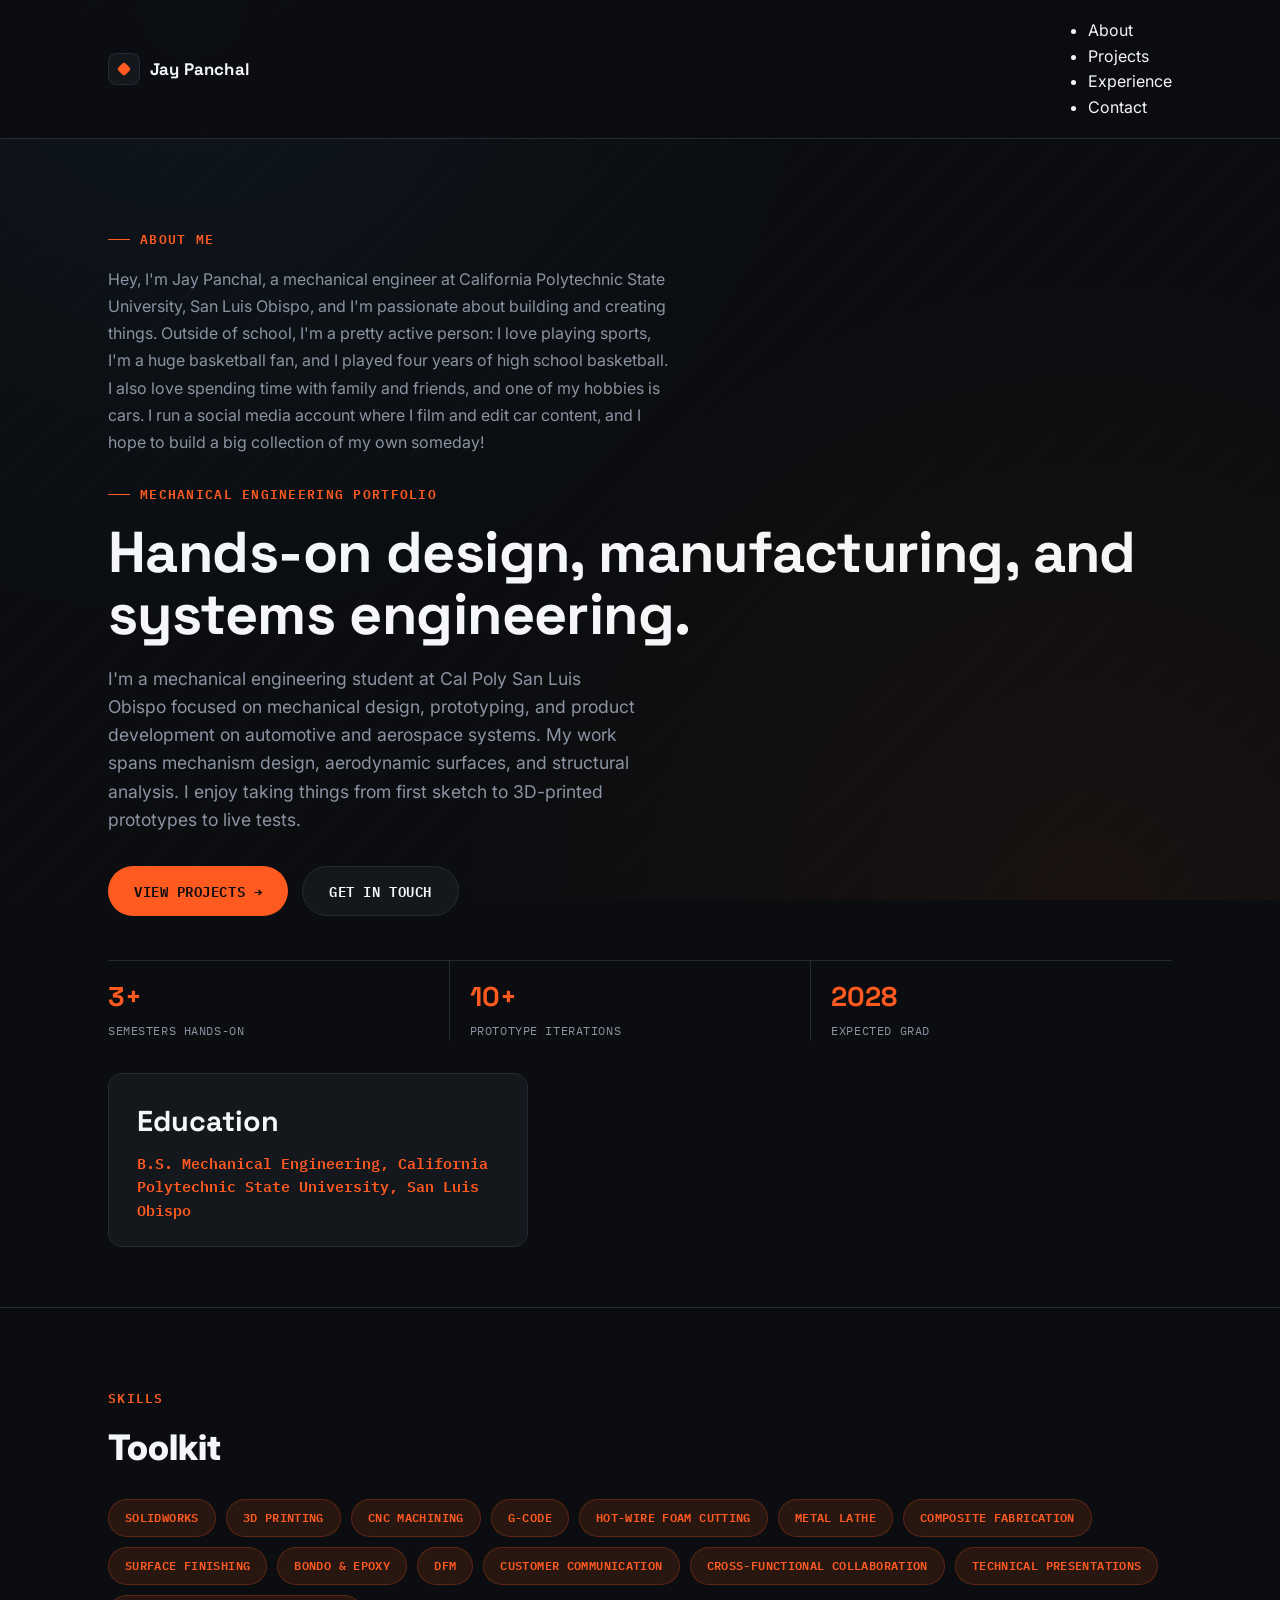
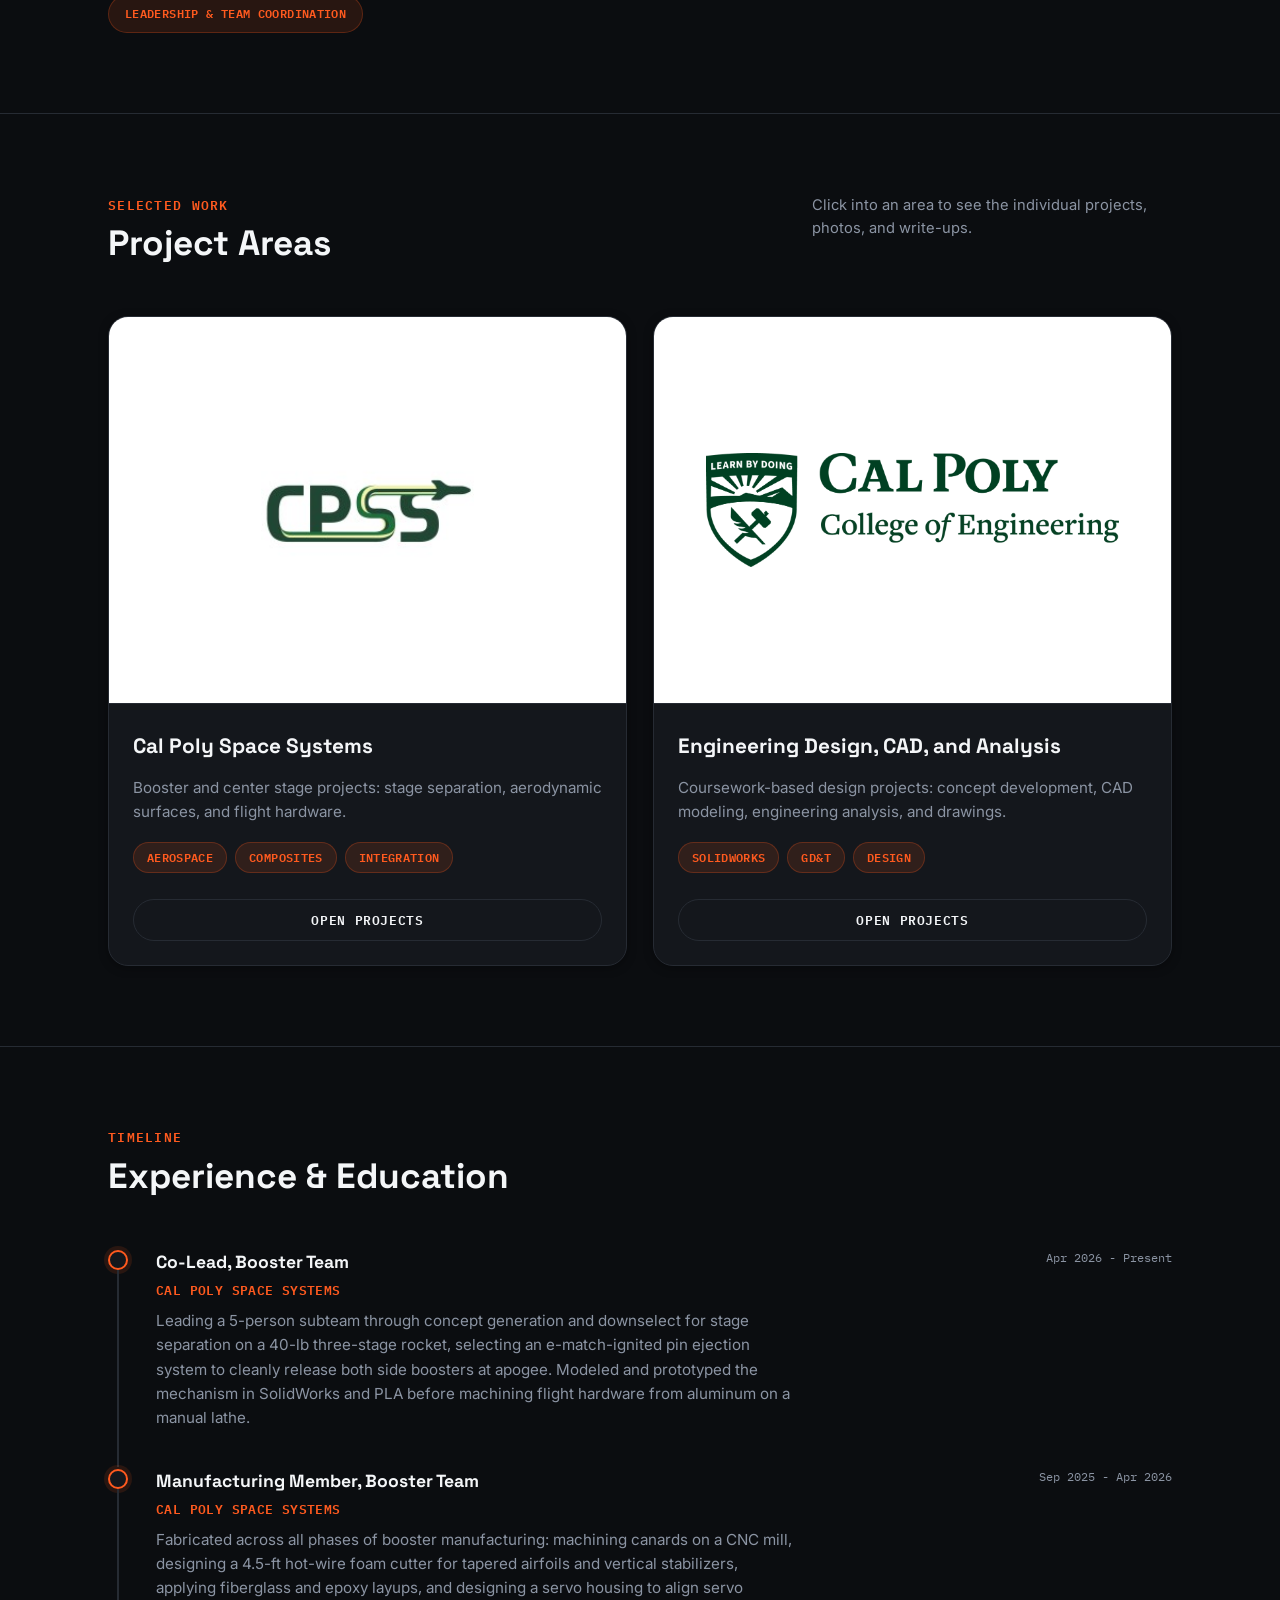
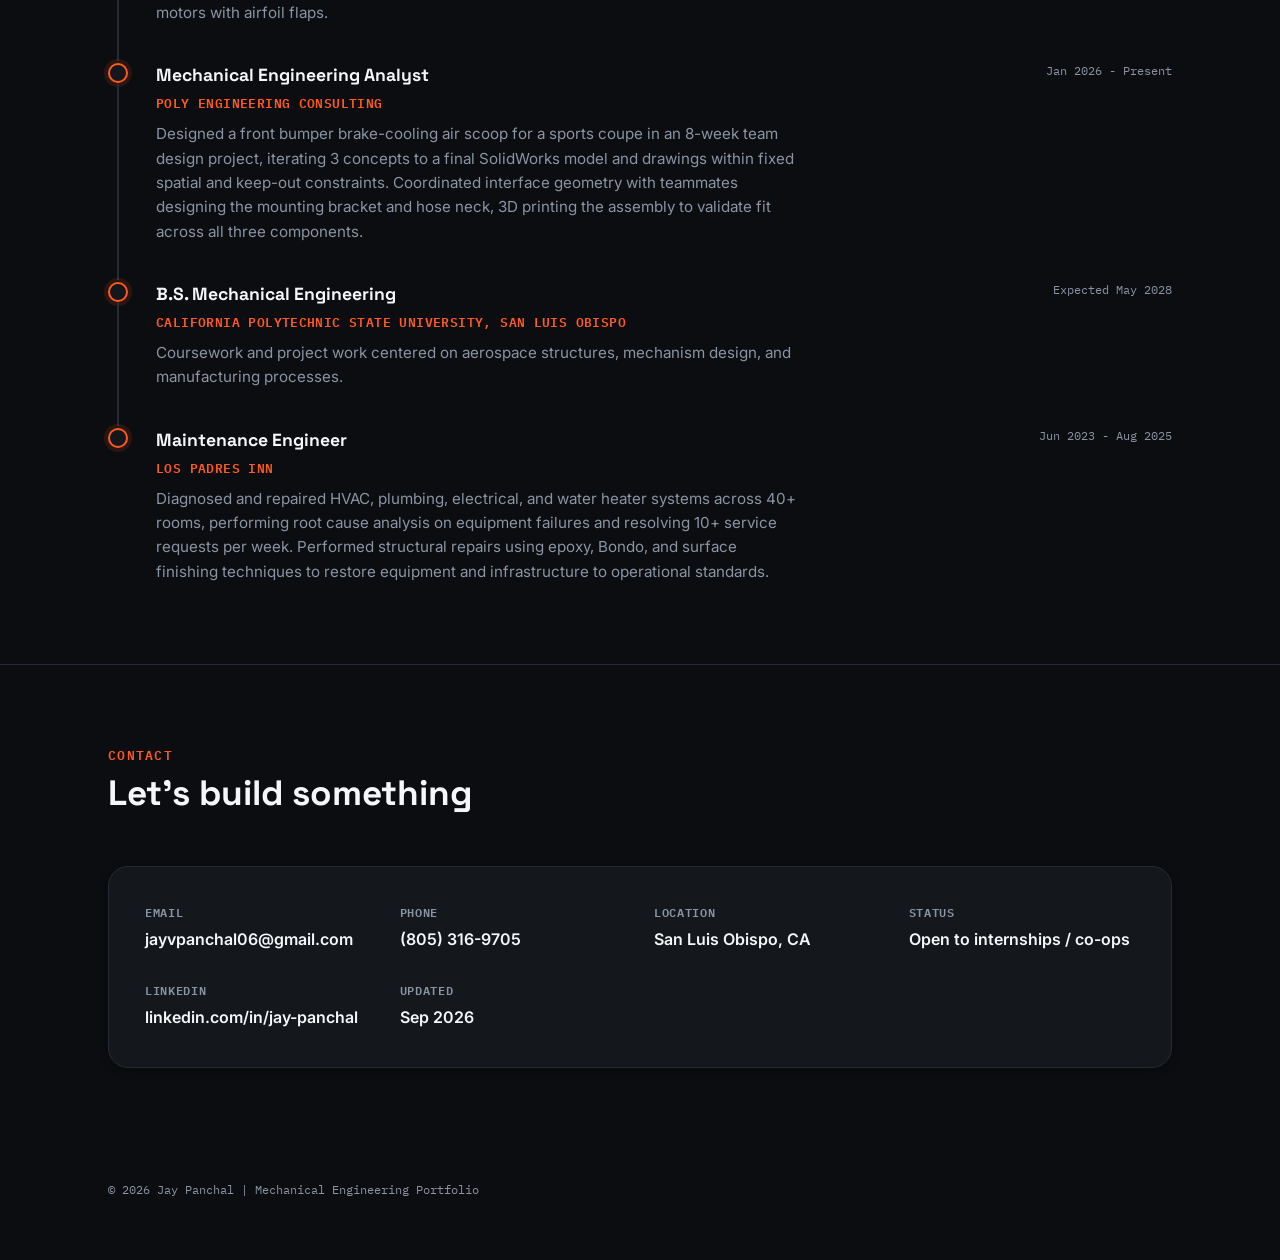
==== index.html @ 1c3b60a6 "Rename index (8).html to index.html" ====
<!DOCTYPE html>
<html lang="en">
<head>
<meta charset="UTF-8">
<meta name="viewport" content="width=device-width, initial-scale=1.0">
<title>Jay Panchal | Mechanical Engineering Portfolio</title>
<link rel="preconnect" href="https://fonts.googleapis.com">
<link href="https://fonts.googleapis.com/css2?family=Inter:wght@400;500;600;700&family=Space+Grotesk:wght@500;600;700&family=IBM+Plex+Mono:wght@400;500;600&display=swap" rel="stylesheet">
<style>
:root{
  --bg: #0B0D10;
  --bg-grid: #14181F;
  --panel: #14171C;
  --panel-hover: #191D24;
  --text: #F4F6F8;
  --text-soft: #8B94A3;
  --border: #262B33;
  --accent: #FF5A1F;
  --accent-2: #3DA9FC;
  --accent-bg: rgba(255,90,31,0.12);
  --accent-glow: rgba(255,90,31,0.25);
  --radius-lg: 20px;
  --radius-md: 14px;
  --radius-sm: 10px;
  --shadow: 0 2px 10px rgba(0,0,0,0.35);
  --shadow-hover: 0 16px 36px -10px rgba(0,0,0,0.55), 0 0 0 1px var(--accent-glow);
  --font: 'Inter', -apple-system, BlinkMacSystemFont, sans-serif;
  --display: 'Space Grotesk', var(--font);
  --mono: 'IBM Plex Mono', monospace;
}

*{ box-sizing:border-box; margin:0; padding:0; }
html{ scroll-behavior:smooth; }
body{
  background:
    repeating-linear-gradient(135deg, rgba(255,255,255,0.015) 0px, rgba(255,255,255,0.015) 1px, transparent 1px, transparent 34px),
    radial-gradient(circle at 15% 0%, rgba(61,169,252,0.06), transparent 45%),
    radial-gradient(circle at 85% 100%, rgba(255,90,31,0.06), transparent 45%),
    var(--bg);
  background-attachment: fixed;
  color: var(--text);
  font-family: var(--font);
  line-height:1.6;
  -webkit-font-smoothing:antialiased;
}
@media (prefers-reduced-motion: reduce){
  *{ animation-duration:0.001ms !important; transition-duration:0.001ms !important; scroll-behavior:auto !important; }
}
a{ color:inherit; text-decoration:none; }
:focus-visible{ outline:2px solid var(--accent); outline-offset:3px; }
.wrap{ max-width:1120px; margin:0 auto; padding:0 28px; }

/* NAV */
header{ position:sticky; top:0; z-index:50; background:rgba(11,13,16,0.82); backdrop-filter:blur(10px); border-bottom:1px solid var(--border); }
.nav{ display:flex; align-items:center; justify-content:space-between; padding:18px 28px; max-width:1120px; margin:0 auto; }
.logo{ display:flex; align-items:center; gap:10px; font-family:var(--display); font-weight:700; font-size:1.05rem; letter-spacing:0.01em; }
.logo .mark{ width:32px; height:32px; border-radius:8px; background:var(--panel); border:1px solid var(--border); display:flex; align-items:center; justify-content:center; position:relative; }
.logo .mark::before{ content:""; width:10px; height:10px; border-radius:2px; background:var(--accent); transform:rotate(45deg); }
nav ul{ list-style:none; display:flex; gap:30px; }
nav ul li a{ font-family:var(--mono); font-size:0.78rem; font-weight:500; text-transform:uppercase; letter-spacing:0.07em; color:var(--text-soft); transition:color .15s; border-bottom:2px solid transparent; padding-bottom:3px; }
nav ul li a:hover{ color:var(--text); border-color:var(--accent); }
.nav-links{ display:flex; align-items:center; }
.menu-btn{ display:none; background:none; color:var(--text); border:1px solid var(--border); border-radius:8px; padding:6px 12px; font-family:var(--mono); font-size:0.78rem; }
@media (max-width:720px){
  .nav-links ul{ display:none; }
  .nav-links.open ul{ display:flex; flex-direction:column; gap:14px; position:absolute; top:64px; right:0; left:0; background:var(--panel); border-bottom:1px solid var(--border); padding:20px 28px; }
  .menu-btn{ display:block; }
}

/* BUTTONS */
.btn{ font-family:var(--mono); font-weight:600; font-size:0.85rem; text-transform:uppercase; letter-spacing:0.04em; padding:13px 26px; border-radius:999px; display:inline-flex; align-items:center; gap:8px; transition:transform .15s ease, box-shadow .15s ease; }
.btn-primary{ background:var(--accent); color:#0B0D10; }
.btn-primary:hover{ transform:translateY(-2px); box-shadow:0 12px 28px -8px var(--accent-glow); }
.btn-secondary{ border:1.5px solid var(--border); background:var(--panel); color:var(--text); }
.btn-secondary:hover{ transform:translateY(-2px); box-shadow:var(--shadow-hover); border-color:var(--accent); }

/* HERO */
.hero{ padding:90px 0 60px; }
.hero-grid{ display:block; }
.eyebrow{ font-family:var(--mono); font-size:0.8rem; font-weight:600; color:var(--accent); text-transform:uppercase; letter-spacing:0.1em; margin-bottom:16px; display:flex; align-items:center; gap:10px; }
.eyebrow::before{ content:""; width:22px; height:1px; background:var(--accent); }
h1{ font-family:var(--display); font-size:clamp(2.4rem,5vw,3.6rem); font-weight:700; line-height:1.08; letter-spacing:-0.01em; margin-bottom:20px; }
.hero p.lede{ color:var(--text-soft); font-size:1.1rem; max-width:48ch; margin-bottom:32px; }
.cta-row{ display:flex; gap:14px; flex-wrap:wrap; margin-bottom:44px; }
.stat-row{ display:flex; gap:0; border-top:1px solid var(--border); }
.stat{ flex:1; padding:14px 20px 0 0; border-left:1px solid var(--border); padding-left:20px; }
.stat:first-child{ border-left:none; padding-left:0; }
.stat .num{ font-family:var(--display); font-size:1.7rem; font-weight:700; color:var(--accent); }
.stat .label{ font-family:var(--mono); font-size:0.72rem; color:var(--text-soft); text-transform:uppercase; letter-spacing:0.05em; margin-top:4px; }
.hero-art{ display:flex; justify-content:center; }
.hero-art .blob{
  width:100%; max-width:380px; aspect-ratio:1; border-radius:24px; background:var(--panel); border:1px solid var(--border);
  display:flex; align-items:center; justify-content:center; box-shadow: var(--shadow), inset 0 0 60px rgba(255,90,31,0.04);
}
.hero-art svg{ width:65%; height:65%; }

/* SECTIONS */
section{ padding:80px 0; border-top:1px solid var(--border); }
.sec-head{ display:flex; align-items:baseline; justify-content:space-between; gap:20px; margin-bottom:44px; flex-wrap:wrap; }
.sec-head h2{ font-family:var(--display); font-size:clamp(1.7rem,3vw,2.2rem); font-weight:700; }
.sec-tag{ font-family:var(--mono); font-size:0.8rem; font-weight:600; color:var(--accent); text-transform:uppercase; letter-spacing:0.1em; }

/* ABOUT */
.about-grid{ display:grid; grid-template-columns:1fr 1fr; gap:56px; }
@media (max-width:860px){ .about-grid{ grid-template-columns:1fr; } }
.about-grid p{ color:var(--text-soft); margin-bottom:16px; max-width:56ch; }
.about-grid p strong{ color:var(--text); font-weight:700; }
.pill-list{ display:flex; flex-wrap:wrap; gap:10px; margin-top:8px; }
.pill{ background:var(--accent-bg); color:var(--accent); font-family:var(--mono); font-weight:600; font-size:0.78rem; text-transform:uppercase; letter-spacing:0.03em; padding:8px 16px; border-radius:999px; border:1px solid rgba(255,90,31,0.25); }

/* PROJECT AREA CARDS */
.area-grid{ display:grid; grid-template-columns:repeat(auto-fit, minmax(280px,1fr)); gap:26px; }
@media (max-width:900px){ .area-grid{ grid-template-columns:1fr; } }
.area-card{
  background:var(--panel); border:1px solid var(--border); border-radius:var(--radius-lg); box-shadow:var(--shadow); overflow:hidden;
  display:flex; flex-direction:column; transition:transform .2s ease, box-shadow .2s ease, border-color .2s ease;
}
.area-card:hover{ transform:translateY(-6px); box-shadow:var(--shadow-hover); border-color:rgba(255,90,31,0.4); }
.area-card .art{ aspect-ratio:4/3; background:var(--bg-grid); display:flex; align-items:center; justify-content:center; overflow:hidden; border-bottom:1px solid var(--border); position:relative; }
.area-card .art::before{
  content:""; position:absolute; inset:0;
  background-image: linear-gradient(rgba(255,255,255,0.04) 1px, transparent 1px), linear-gradient(90deg, rgba(255,255,255,0.04) 1px, transparent 1px);
  background-size: 20px 20px;
}
.area-card .art img{ width:100%; height:100%; object-fit:cover; position:relative; z-index:1; }
.area-card .art svg{ width:45%; height:45%; position:relative; z-index:1; }
.area-card .body{ padding:26px 24px; display:flex; flex-direction:column; gap:12px; flex:1; }
.area-card .body h3{ font-family:var(--display); font-size:1.3rem; font-weight:700; }
.area-card .body p{ color:var(--text-soft); font-size:0.95rem; }
.area-card .tags{ display:flex; flex-wrap:wrap; gap:8px; margin-top:auto; padding-top:6px; }
.area-card .tag{ background:var(--accent-bg); color:var(--accent); font-family:var(--mono); font-weight:600; font-size:0.72rem; text-transform:uppercase; letter-spacing:0.03em; padding:5px 13px; border-radius:999px; border:1px solid rgba(255,90,31,0.25); }
.area-open{
  font-family:var(--mono); font-weight:600; font-size:0.8rem; text-transform:uppercase; letter-spacing:0.05em;
  border:1.5px solid var(--border); border-radius:999px;
  margin:0 24px 24px; padding:10px 18px; text-align:center; transition:background .15s, color .15s, border-color .15s;
}
.area-card:hover .area-open{ background:var(--accent); color:#0B0D10; border-color:var(--accent); }

/* EXPERIENCE */
.timeline{ display:flex; flex-direction:column; gap:0; }
.tl-item{ display:grid; grid-template-columns:28px 1fr; gap:20px; padding-bottom:36px; position:relative; }
.tl-item:last-child{ padding-bottom:0; }
.tl-item::before{ content:""; position:absolute; left:9px; top:22px; bottom:0; width:2px; background:var(--border); }
.tl-item:last-child::before{ display:none; }
.tl-dot{ width:20px; height:20px; border-radius:50%; background:var(--panel); border:2px solid var(--accent); margin-top:2px; box-shadow:0 0 0 4px var(--accent-bg); }
.tl-head{ display:flex; justify-content:space-between; gap:12px; flex-wrap:wrap; margin-bottom:4px; }
.tl-head h3{ font-family:var(--display); font-size:1.1rem; font-weight:700; }
.tl-head .when{ font-family:var(--mono); font-size:0.78rem; color:var(--text-soft); white-space:nowrap; }
.tl-item .org{ font-family:var(--mono); font-size:0.82rem; color:var(--accent); font-weight:600; display:block; margin-bottom:8px; text-transform:uppercase; letter-spacing:0.03em; }
.tl-item p{ color:var(--text-soft); max-width:64ch; font-size:0.95rem; }

/* CONTACT */
.contact-card{ background:var(--panel); border:1px solid var(--border); border-radius:var(--radius-lg); box-shadow:var(--shadow); padding:36px; }
.contact-grid{ display:grid; grid-template-columns:repeat(4,1fr); gap:28px; }
@media (max-width:720px){ .contact-grid{ grid-template-columns:repeat(2,1fr); } }
.contact-cell .k{ font-family:var(--mono); font-size:0.72rem; font-weight:600; color:var(--text-soft); text-transform:uppercase; letter-spacing:0.06em; margin-bottom:6px; }
.contact-cell .v{ font-size:1rem; font-weight:600; }
.contact-cell .v a:hover{ color:var(--accent); }

footer{ padding:32px 0 60px; }
.foot-row{ display:flex; justify-content:space-between; font-family:var(--mono); font-size:0.78rem; color:var(--text-soft); flex-wrap:wrap; gap:8px; }

/* DETAIL PAGES */
.detail-hero{ padding:56px 0 30px; }
.back-link{ font-family:var(--mono); font-weight:600; font-size:0.82rem; text-transform:uppercase; letter-spacing:0.05em; color:var(--text-soft); display:inline-flex; align-items:center; gap:8px; margin-bottom:24px; }
.back-link:hover{ color:var(--accent); }
.detail-hero h1{ font-size:clamp(2.4rem,6vw,3.6rem); margin-bottom:18px; }
.detail-hero p.lede{ max-width:75ch; font-size:1.05rem; }

.subproject{ padding:52px 0; border-top:1px solid var(--border); }
.subproject-grid{ display:grid; grid-template-columns:1fr 2.3fr; gap:44px; align-items:start; }
@media (max-width:860px){ .subproject-grid{ grid-template-columns:1fr; gap:20px; } }
.subproject-label h2{ font-family:var(--display); font-size:1.4rem; font-weight:700; margin-bottom:14px; line-height:1.25; }
.subproject-label .tools{ display:flex; flex-direction:column; gap:8px; }
.subproject-label .tools span{ font-family:var(--mono); font-size:0.8rem; color:var(--text-soft); font-weight:500; padding-left:14px; position:relative; }
.subproject-label .tools span::before{ content:""; position:absolute; left:0; top:7px; width:6px; height:6px; background:var(--accent); border-radius:50%; }
.subproject-content p{ color:var(--text-soft); font-size:1rem; line-height:1.7; margin-bottom:26px; max-width:70ch; }
.media-pair{ display:grid; grid-template-columns:1fr 1fr; gap:18px; }
.media-pair.single{ grid-template-columns:1fr; max-width:560px; }
@media (max-width:600px){ .media-pair{ grid-template-columns:1fr; } }
.media-pair figure{
  border:1px solid var(--border); border-radius:var(--radius-md); overflow:hidden; aspect-ratio:4/3;
  background:var(--panel); box-shadow:var(--shadow); transition:transform .2s ease, box-shadow .2s ease, border-color .2s ease;
}
.media-pair figure:hover{ transform:translateY(-4px); box-shadow:var(--shadow-hover); border-color:rgba(255,90,31,0.4); }
.media-pair img, .media-pair video{ width:100%; height:100%; object-fit:cover; display:block; }
.placeholder-fig{ display:flex; align-items:center; justify-content:center; background:var(--bg-grid); color:var(--text-soft); font-family:var(--mono); font-size:0.8rem; font-weight:600; text-transform:uppercase; letter-spacing:0.05em; }

</style>
</head>
<body>

<header>
  <div class="nav">
    <a href="#top" class="logo"><span class="mark"></span> Jay Panchal</a>
    <div class="nav-links" id="navLinks">
      <ul>
        <li><a href="#about">About</a></li>
        <li><a href="#projects">Projects</a></li>
        <li><a href="#experience">Experience</a></li>
        <li><a href="#contact">Contact</a></li>
      </ul>
    </div>
    <button class="menu-btn" id="menuBtn" aria-label="Toggle menu" aria-expanded="false">MENU</button>
  </div>
</header>

<main id="top">

  <!-- HERO -->
  <section class="hero" style="border-top:none;">
    <div class="wrap hero-grid">
      <div>
        <div class="eyebrow">About Me</div>
        <p style="color:var(--text-soft); font-size:1rem; max-width:56ch; line-height:1.7; margin-bottom:28px;">Hey, I'm Jay Panchal, a mechanical engineer at California Polytechnic State University, San Luis Obispo, and I'm passionate about building and creating things. Outside of school, I'm a pretty active person: I love playing sports, I'm a huge basketball fan, and I played four years of high school basketball. I also love spending time with family and friends, and one of my hobbies is cars. I run a social media account where I film and edit car content, and I hope to build a big collection of my own someday!</p>
        <div class="eyebrow">Mechanical Engineering Portfolio</div>
        <h1>Hands-on design, manufacturing, and systems engineering.</h1>
        <p class="lede">I'm a mechanical engineering student at Cal Poly San Luis Obispo focused on mechanical design, prototyping, and product development on automotive and aerospace systems. My work spans mechanism design, aerodynamic surfaces, and structural analysis. I enjoy taking things from first sketch to 3D-printed prototypes to live tests.</p>
        <div class="cta-row">
          <a href="#projects" class="btn btn-primary">View Projects →</a>
          <a href="#contact" class="btn btn-secondary">Get in Touch</a>
        </div>
        <div class="stat-row">
          <div class="stat"><div class="num">3+</div><div class="label">Semesters Hands-On</div></div>
          <div class="stat"><div class="num">10+</div><div class="label">Prototype Iterations</div></div>
          <div class="stat"><div class="num">2028</div><div class="label">Expected Grad</div></div>
        </div>
        <div style="background:var(--panel); border:1px solid var(--border); border-radius:var(--radius-md); padding:24px 28px; max-width:420px; margin-top:32px;">
          <div style="font-family:var(--display); font-weight:800; font-size:clamp(1.4rem,2.5vw,1.8rem); margin-bottom:8px;">Education</div>
          <div style="color:var(--accent); font-family:var(--mono); font-size:0.92rem; font-weight:600; line-height:1.6;">B.S. Mechanical Engineering, California Polytechnic State University, San Luis Obispo</div>
        </div>
      </div>
    </div>
  </section>

  <!-- ABOUT -->
  <section id="about">
    <div class="wrap">
      <div class="sec-tag">Skills</div>
        <h2 style="margin:10px 0 24px; font-size:clamp(1.7rem,3vw,2.2rem); font-weight:800;">Toolkit</h2>
        <div class="pill-list">
          <span class="pill">SolidWorks</span>
          <span class="pill">3D Printing</span>
          <span class="pill">CNC Machining</span>
          <span class="pill">G-Code</span>
          <span class="pill">Hot-Wire Foam Cutting</span>
          <span class="pill">Metal Lathe</span>
          <span class="pill">Composite Fabrication</span>
          <span class="pill">Surface Finishing</span>
          <span class="pill">Bondo & Epoxy</span>
          <span class="pill">DFM</span>
          <span class="pill">Customer Communication</span>
          <span class="pill">Cross-Functional Collaboration</span>
          <span class="pill">Technical Presentations</span>
          <span class="pill">Leadership & Team Coordination</span>
        </div>
    </div>
  </section>

  <!-- PROJECTS -->
  <section id="projects">
    <div class="wrap">
      <div class="sec-head">
        <div>
          <div class="sec-tag">Selected Work</div>
          <h2>Project Areas</h2>
        </div>
        <p style="color:var(--text-soft); max-width:40ch; font-size:0.92rem;">Click into an area to see the individual projects, photos, and write-ups.</p>
      </div>

      <div class="area-grid">

        <a class="area-card" href="project-pages/cpss.html">
          <div class="art" style="background:#fff;">
            <img src="[data-uri]" alt="Cal Poly Space Systems logo" style="width:55%; height:55%; object-fit:contain; position:relative; z-index:1;">
          </div>
          <div class="body">
            <h3>Cal Poly Space Systems</h3>
            <p>Booster and center stage projects: stage separation, aerodynamic surfaces, and flight hardware.</p>
            <div class="tags"><span class="tag">Aerospace</span><span class="tag">Composites</span><span class="tag">Integration</span></div>
          </div>
          <div class="area-open">Open Projects</div>
        </a>

        <a class="area-card" href="project-pages/coursework.html">
          <div class="art" style="background:#fff;">
            <img src="[data-uri]" alt="Cal Poly College of Engineering logo" style="width:80%; height:auto; object-fit:contain; position:relative; z-index:1;">
          </div>
          <div class="body">
            <h3>Engineering Design, CAD, and Analysis</h3>
            <p>Coursework-based design projects: concept development, CAD modeling, engineering analysis, and drawings.</p>
            <div class="tags"><span class="tag">SolidWorks</span><span class="tag">GD&T</span><span class="tag">Design</span></div>
          </div>
          <div class="area-open">Open Projects</div>
        </a>

      </div>
    </div>
  </section>

  <!-- EXPERIENCE -->
  <section id="experience">
    <div class="wrap">
      <div class="sec-head">
        <div>
          <div class="sec-tag">Timeline</div>
          <h2>Experience & Education</h2>
        </div>
      </div>
      <div class="timeline">
        <div class="tl-item">
          <div class="tl-dot"></div>
          <div>
            <div class="tl-head"><h3>Co-Lead, Booster Team</h3><span class="when">Apr 2026 - Present</span></div>
            <span class="org">Cal Poly Space Systems</span>
            <p>Leading a 5-person subteam through concept generation and downselect for stage separation on a 40-lb three-stage rocket, selecting an e-match-ignited pin ejection system to cleanly release both side boosters at apogee. Modeled and prototyped the mechanism in SolidWorks and PLA before machining flight hardware from aluminum on a manual lathe.</p>
          </div>
        </div>
        <div class="tl-item">
          <div class="tl-dot"></div>
          <div>
            <div class="tl-head"><h3>Manufacturing Member, Booster Team</h3><span class="when">Sep 2025 - Apr 2026</span></div>
            <span class="org">Cal Poly Space Systems</span>
            <p>Fabricated across all phases of booster manufacturing: machining canards on a CNC mill, designing a 4.5-ft hot-wire foam cutter for tapered airfoils and vertical stabilizers, applying fiberglass and epoxy layups, and designing a servo housing to align servo motors with airfoil flaps.</p>
          </div>
        </div>
        <div class="tl-item">
          <div class="tl-dot"></div>
          <div>
            <div class="tl-head"><h3>Mechanical Engineering Analyst</h3><span class="when">Jan 2026 - Present</span></div>
            <span class="org">Poly Engineering Consulting</span>
            <p>Designed a front bumper brake-cooling air scoop for a sports coupe in an 8-week team design project, iterating 3 concepts to a final SolidWorks model and drawings within fixed spatial and keep-out constraints. Coordinated interface geometry with teammates designing the mounting bracket and hose neck, 3D printing the assembly to validate fit across all three components.</p>
          </div>
        </div>
        <div class="tl-item">
          <div class="tl-dot"></div>
          <div>
            <div class="tl-head"><h3>B.S. Mechanical Engineering</h3><span class="when">Expected May 2028</span></div>
            <span class="org">California Polytechnic State University, San Luis Obispo</span>
            <p>Coursework and project work centered on aerospace structures, mechanism design, and manufacturing processes.</p>
          </div>
        </div>
        <div class="tl-item">
          <div class="tl-dot"></div>
          <div>
            <div class="tl-head"><h3>Maintenance Engineer</h3><span class="when">Jun 2023 - Aug 2025</span></div>
            <span class="org">Los Padres Inn</span>
            <p>Diagnosed and repaired HVAC, plumbing, electrical, and water heater systems across 40+ rooms, performing root cause analysis on equipment failures and resolving 10+ service requests per week. Performed structural repairs using epoxy, Bondo, and surface finishing techniques to restore equipment and infrastructure to operational standards.</p>
          </div>
        </div>
      </div>
    </div>
  </section>

  <!-- CONTACT -->
  <section id="contact">
    <div class="wrap">
      <div class="sec-head">
        <div>
          <div class="sec-tag">Contact</div>
          <h2>Let's build something</h2>
        </div>
      </div>
      <div class="contact-card">
        <div class="contact-grid">
          <div class="contact-cell"><div class="k">Email</div><div class="v"><a href="mailto:jayvpanchal06@gmail.com">jayvpanchal06@gmail.com</a></div></div>
          <div class="contact-cell"><div class="k">Phone</div><div class="v"><a href="tel:+18053169705">(805) 316-9705</a></div></div>
          <div class="contact-cell"><div class="k">Location</div><div class="v">San Luis Obispo, CA</div></div>
          <div class="contact-cell"><div class="k">Status</div><div class="v">Open to internships / co-ops</div></div>
          <div class="contact-cell"><div class="k">LinkedIn</div><div class="v"><a href="https://www.linkedin.com/in/jay-panchal-270b5b32a/" target="_blank" rel="noopener">linkedin.com/in/jay-panchal</a></div></div>
          <div class="contact-cell"><div class="k">Updated</div><div class="v">Sep 2026</div></div>
        </div>
      </div>
    </div>
  </section>

</main>

<footer>
  <div class="wrap foot-row">
    <span>© 2026 Jay Panchal | Mechanical Engineering Portfolio</span>
  </div>
</footer>

<script>
  const menuBtn = document.getElementById('menuBtn');
  const navLinks = document.getElementById('navLinks');
  menuBtn.addEventListener('click', () => {
    const open = navLinks.classList.toggle('open');
    menuBtn.setAttribute('aria-expanded', open);
  });
  navLinks.querySelectorAll('a').forEach(a => a.addEventListener('click', () => {
    navLinks.classList.remove('open');
    menuBtn.setAttribute('aria-expanded', false);
  }));
</script>

</body>
</html>
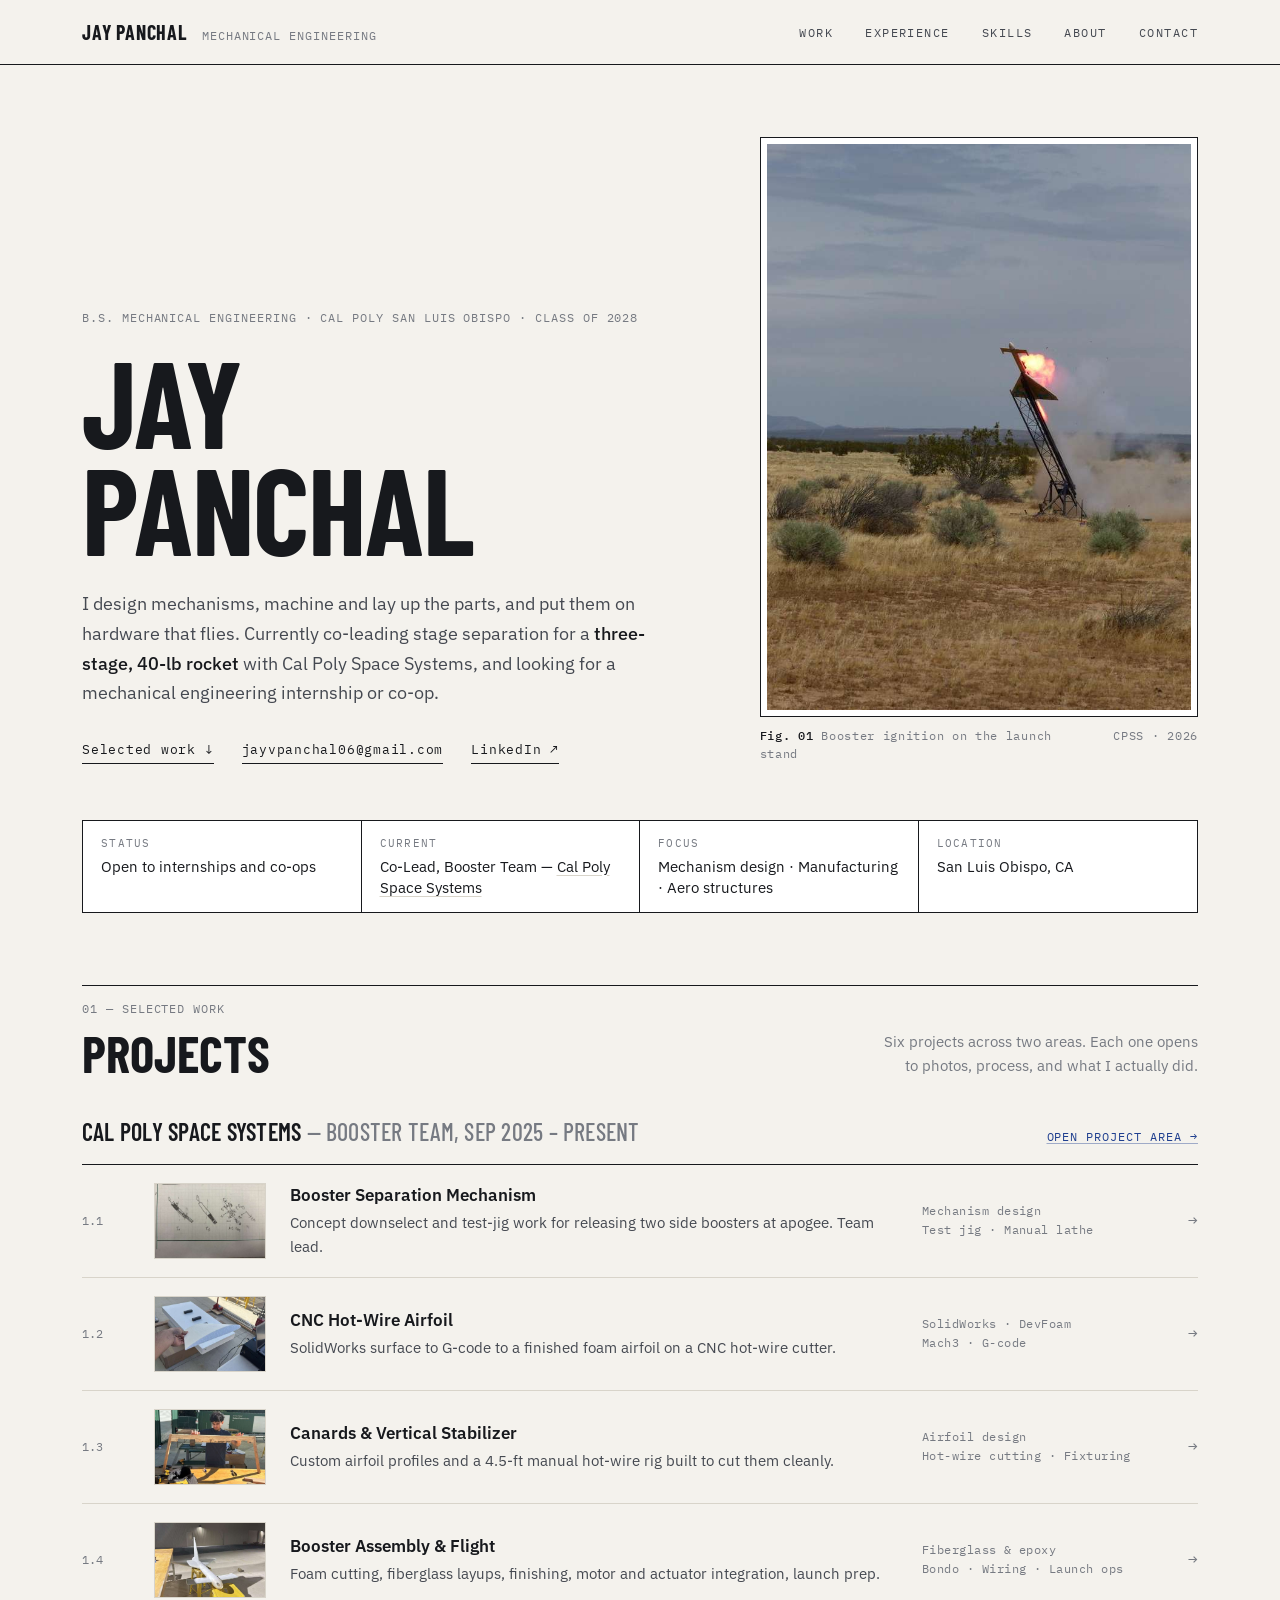
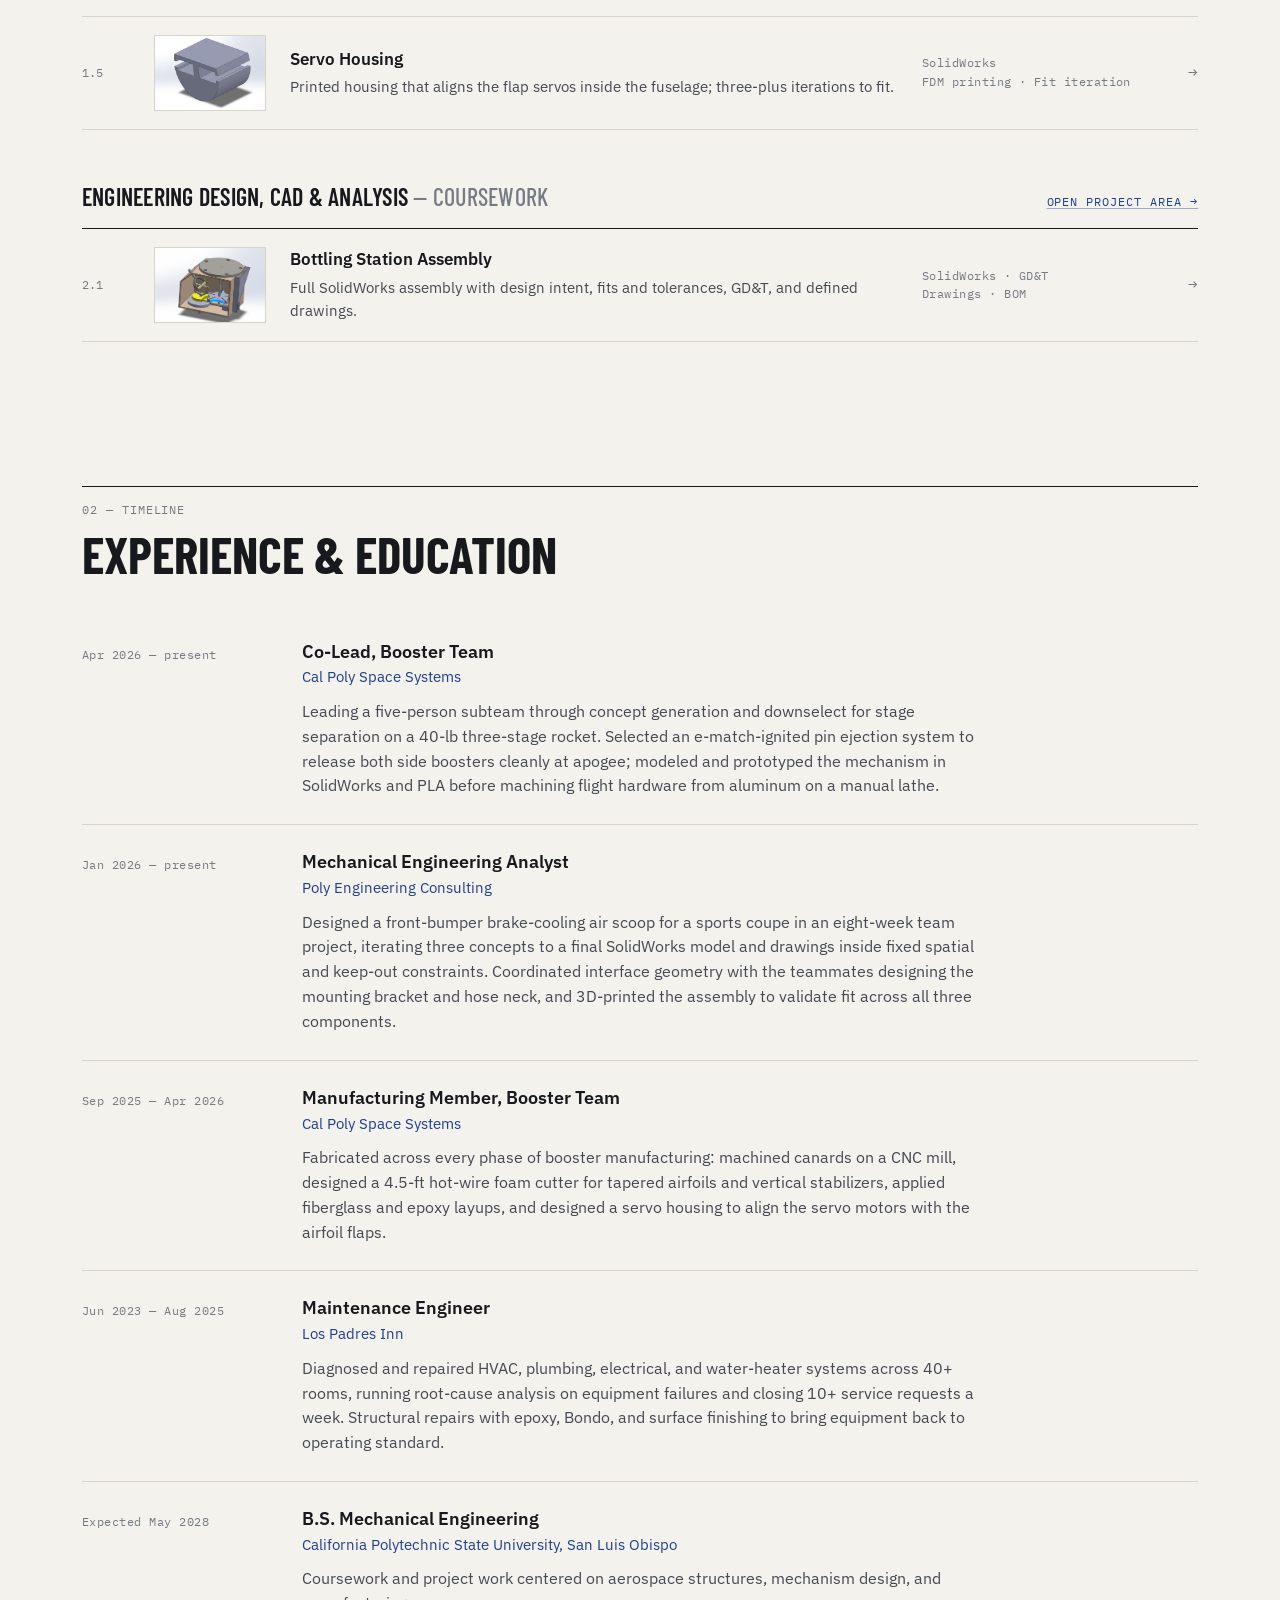
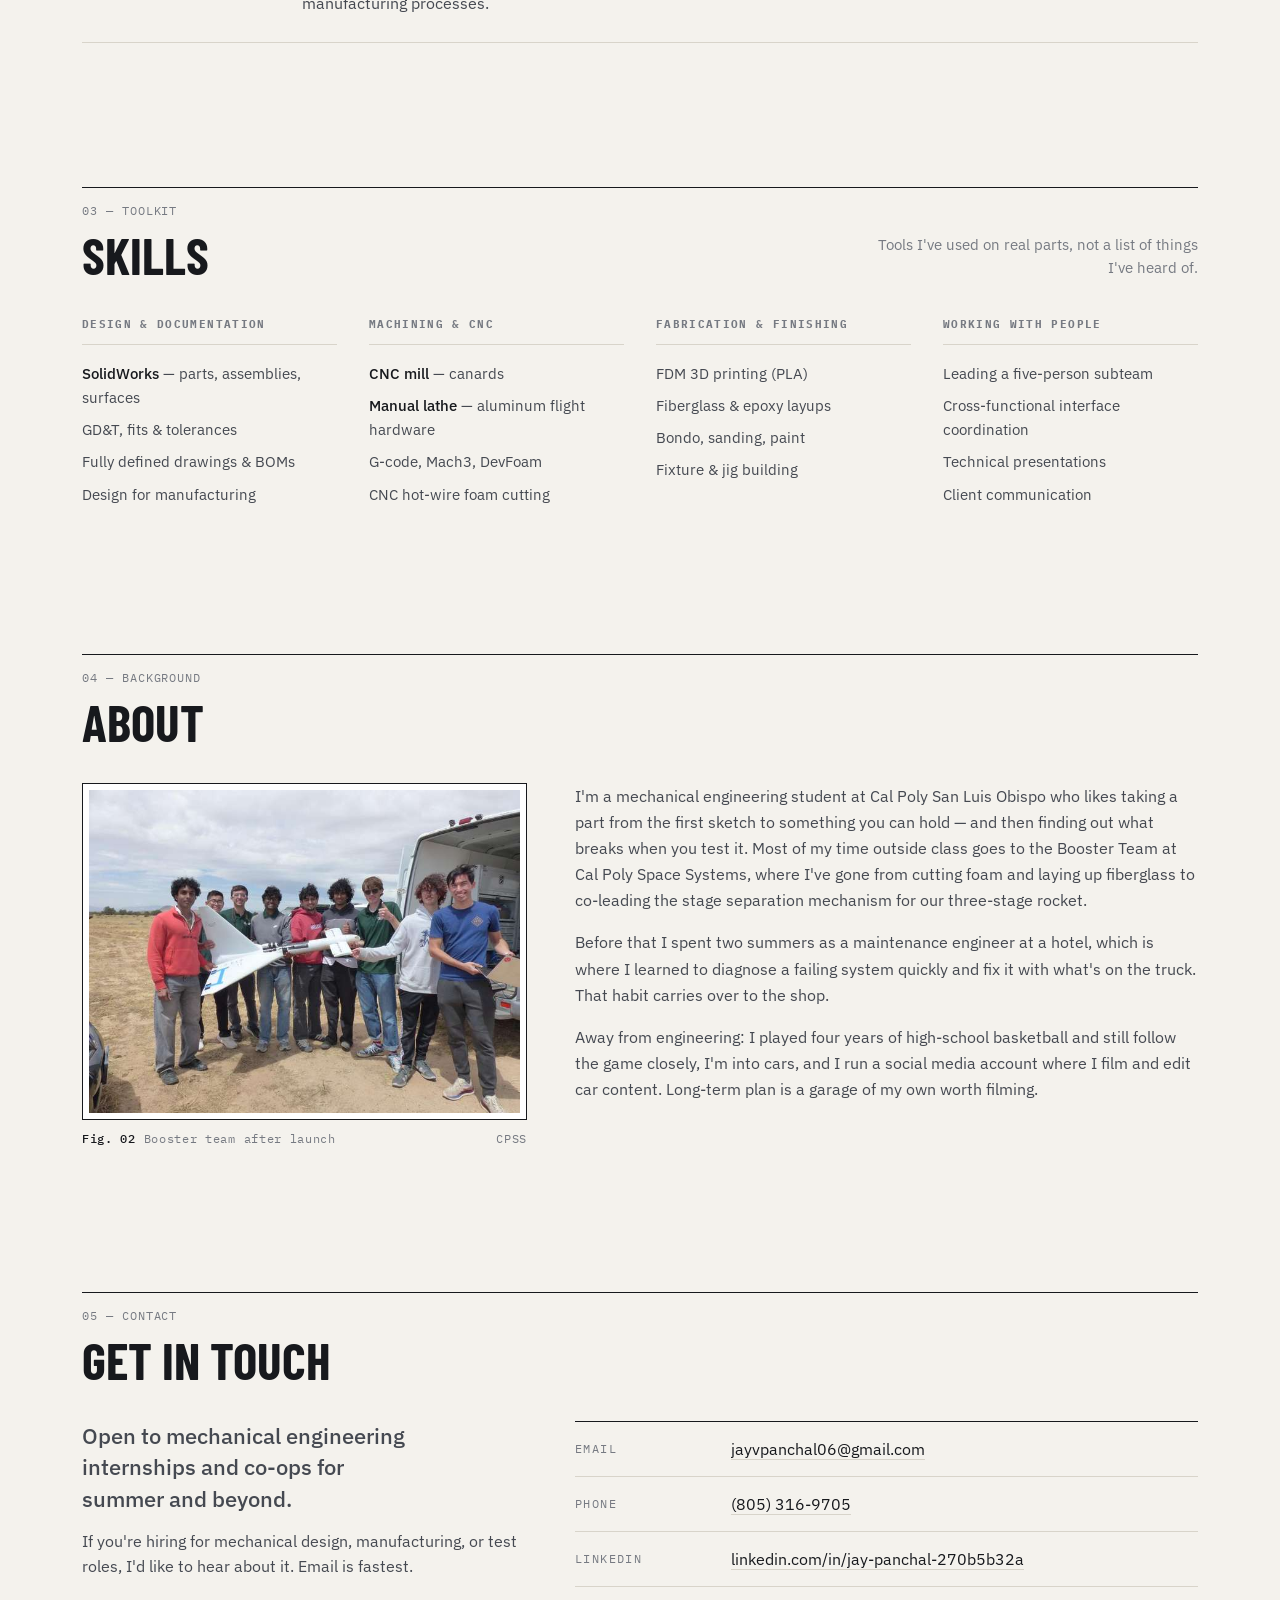
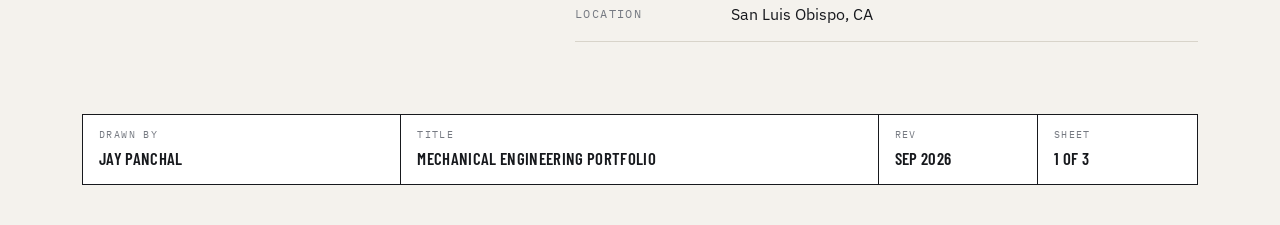
==== commit 1e4119cd: "Redesign portfolio: light drafting-sheet layout, shared stylesheet, external images Replace the dark" ====
--- a/index.html
+++ b/index.html
@@ -3,397 +3,303 @@
 <head>
 <meta charset="UTF-8">
 <meta name="viewport" content="width=device-width, initial-scale=1.0">
-<title>Jay Panchal | Mechanical Engineering Portfolio</title>
+<title>Jay Panchal — Mechanical Engineering Portfolio</title>
+<meta name="description" content="Jay Panchal is a mechanical engineering student at Cal Poly San Luis Obispo (Class of 2028) working on mechanism design, manufacturing, and flight hardware with Cal Poly Space Systems.">
+<meta property="og:title" content="Jay Panchal — Mechanical Engineering Portfolio">
+<meta property="og:description" content="Mechanism design, manufacturing, and flight hardware. Cal Poly San Luis Obispo, Class of 2028.">
+<meta property="og:type" content="website">
+<meta property="og:image" content="images/booster-igniting-on-the-launch-stand.jpg">
+<link rel="icon" href="data:image/svg+xml,%3Csvg xmlns='http://www.w3.org/2000/svg' viewBox='0 0 32 32'%3E%3Ccircle cx='16' cy='16' r='11' fill='none' stroke='%231F3F8F' stroke-width='2.5'/%3E%3Cpath d='M16 2v28M2 16h28' stroke='%231F3F8F' stroke-width='2.5'/%3E%3Cpath d='M16 5A11 11 0 0 1 27 16H16z' fill='%231F3F8F'/%3E%3Cpath d='M16 27A11 11 0 0 1 5 16h11z' fill='%231F3F8F'/%3E%3C/svg%3E">
 <link rel="preconnect" href="https://fonts.googleapis.com">
-<link href="https://fonts.googleapis.com/css2?family=Inter:wght@400;500;600;700&family=Space+Grotesk:wght@500;600;700&family=IBM+Plex+Mono:wght@400;500;600&display=swap" rel="stylesheet">
-<style>
-:root{
-  --bg: #0B0D10;
-  --bg-grid: #14181F;
-  --panel: #14171C;
-  --panel-hover: #191D24;
-  --text: #F4F6F8;
-  --text-soft: #8B94A3;
-  --border: #262B33;
-  --accent: #FF5A1F;
-  --accent-2: #3DA9FC;
-  --accent-bg: rgba(255,90,31,0.12);
-  --accent-glow: rgba(255,90,31,0.25);
-  --radius-lg: 20px;
-  --radius-md: 14px;
-  --radius-sm: 10px;
-  --shadow: 0 2px 10px rgba(0,0,0,0.35);
-  --shadow-hover: 0 16px 36px -10px rgba(0,0,0,0.55), 0 0 0 1px var(--accent-glow);
-  --font: 'Inter', -apple-system, BlinkMacSystemFont, sans-serif;
-  --display: 'Space Grotesk', var(--font);
-  --mono: 'IBM Plex Mono', monospace;
-}
-
-*{ box-sizing:border-box; margin:0; padding:0; }
-html{ scroll-behavior:smooth; }
-body{
-  background:
-    repeating-linear-gradient(135deg, rgba(255,255,255,0.015) 0px, rgba(255,255,255,0.015) 1px, transparent 1px, transparent 34px),
-    radial-gradient(circle at 15% 0%, rgba(61,169,252,0.06), transparent 45%),
-    radial-gradient(circle at 85% 100%, rgba(255,90,31,0.06), transparent 45%),
-    var(--bg);
-  background-attachment: fixed;
-  color: var(--text);
-  font-family: var(--font);
-  line-height:1.6;
-  -webkit-font-smoothing:antialiased;
-}
-@media (prefers-reduced-motion: reduce){
-  *{ animation-duration:0.001ms !important; transition-duration:0.001ms !important; scroll-behavior:auto !important; }
-}
-a{ color:inherit; text-decoration:none; }
-:focus-visible{ outline:2px solid var(--accent); outline-offset:3px; }
-.wrap{ max-width:1120px; margin:0 auto; padding:0 28px; }
-
-/* NAV */
-header{ position:sticky; top:0; z-index:50; background:rgba(11,13,16,0.82); backdrop-filter:blur(10px); border-bottom:1px solid var(--border); }
-.nav{ display:flex; align-items:center; justify-content:space-between; padding:18px 28px; max-width:1120px; margin:0 auto; }
-.logo{ display:flex; align-items:center; gap:10px; font-family:var(--display); font-weight:700; font-size:1.05rem; letter-spacing:0.01em; }
-.logo .mark{ width:32px; height:32px; border-radius:8px; background:var(--panel); border:1px solid var(--border); display:flex; align-items:center; justify-content:center; position:relative; }
-.logo .mark::before{ content:""; width:10px; height:10px; border-radius:2px; background:var(--accent); transform:rotate(45deg); }
-nav ul{ list-style:none; display:flex; gap:30px; }
-nav ul li a{ font-family:var(--mono); font-size:0.78rem; font-weight:500; text-transform:uppercase; letter-spacing:0.07em; color:var(--text-soft); transition:color .15s; border-bottom:2px solid transparent; padding-bottom:3px; }
-nav ul li a:hover{ color:var(--text); border-color:var(--accent); }
-.nav-links{ display:flex; align-items:center; }
-.menu-btn{ display:none; background:none; color:var(--text); border:1px solid var(--border); border-radius:8px; padding:6px 12px; font-family:var(--mono); font-size:0.78rem; }
-@media (max-width:720px){
-  .nav-links ul{ display:none; }
-  .nav-links.open ul{ display:flex; flex-direction:column; gap:14px; position:absolute; top:64px; right:0; left:0; background:var(--panel); border-bottom:1px solid var(--border); padding:20px 28px; }
-  .menu-btn{ display:block; }
-}
-
-/* BUTTONS */
-.btn{ font-family:var(--mono); font-weight:600; font-size:0.85rem; text-transform:uppercase; letter-spacing:0.04em; padding:13px 26px; border-radius:999px; display:inline-flex; align-items:center; gap:8px; transition:transform .15s ease, box-shadow .15s ease; }
-.btn-primary{ background:var(--accent); color:#0B0D10; }
-.btn-primary:hover{ transform:translateY(-2px); box-shadow:0 12px 28px -8px var(--accent-glow); }
-.btn-secondary{ border:1.5px solid var(--border); background:var(--panel); color:var(--text); }
-.btn-secondary:hover{ transform:translateY(-2px); box-shadow:var(--shadow-hover); border-color:var(--accent); }
-
-/* HERO */
-.hero{ padding:90px 0 60px; }
-.hero-grid{ display:block; }
-.eyebrow{ font-family:var(--mono); font-size:0.8rem; font-weight:600; color:var(--accent); text-transform:uppercase; letter-spacing:0.1em; margin-bottom:16px; display:flex; align-items:center; gap:10px; }
-.eyebrow::before{ content:""; width:22px; height:1px; background:var(--accent); }
-h1{ font-family:var(--display); font-size:clamp(2.4rem,5vw,3.6rem); font-weight:700; line-height:1.08; letter-spacing:-0.01em; margin-bottom:20px; }
-.hero p.lede{ color:var(--text-soft); font-size:1.1rem; max-width:48ch; margin-bottom:32px; }
-.cta-row{ display:flex; gap:14px; flex-wrap:wrap; margin-bottom:44px; }
-.stat-row{ display:flex; gap:0; border-top:1px solid var(--border); }
-.stat{ flex:1; padding:14px 20px 0 0; border-left:1px solid var(--border); padding-left:20px; }
-.stat:first-child{ border-left:none; padding-left:0; }
-.stat .num{ font-family:var(--display); font-size:1.7rem; font-weight:700; color:var(--accent); }
-.stat .label{ font-family:var(--mono); font-size:0.72rem; color:var(--text-soft); text-transform:uppercase; letter-spacing:0.05em; margin-top:4px; }
-.hero-art{ display:flex; justify-content:center; }
-.hero-art .blob{
-  width:100%; max-width:380px; aspect-ratio:1; border-radius:24px; background:var(--panel); border:1px solid var(--border);
-  display:flex; align-items:center; justify-content:center; box-shadow: var(--shadow), inset 0 0 60px rgba(255,90,31,0.04);
-}
-.hero-art svg{ width:65%; height:65%; }
-
-/* SECTIONS */
-section{ padding:80px 0; border-top:1px solid var(--border); }
-.sec-head{ display:flex; align-items:baseline; justify-content:space-between; gap:20px; margin-bottom:44px; flex-wrap:wrap; }
-.sec-head h2{ font-family:var(--display); font-size:clamp(1.7rem,3vw,2.2rem); font-weight:700; }
-.sec-tag{ font-family:var(--mono); font-size:0.8rem; font-weight:600; color:var(--accent); text-transform:uppercase; letter-spacing:0.1em; }
-
-/* ABOUT */
-.about-grid{ display:grid; grid-template-columns:1fr 1fr; gap:56px; }
-@media (max-width:860px){ .about-grid{ grid-template-columns:1fr; } }
-.about-grid p{ color:var(--text-soft); margin-bottom:16px; max-width:56ch; }
-.about-grid p strong{ color:var(--text); font-weight:700; }
-.pill-list{ display:flex; flex-wrap:wrap; gap:10px; margin-top:8px; }
-.pill{ background:var(--accent-bg); color:var(--accent); font-family:var(--mono); font-weight:600; font-size:0.78rem; text-transform:uppercase; letter-spacing:0.03em; padding:8px 16px; border-radius:999px; border:1px solid rgba(255,90,31,0.25); }
-
-/* PROJECT AREA CARDS */
-.area-grid{ display:grid; grid-template-columns:repeat(auto-fit, minmax(280px,1fr)); gap:26px; }
-@media (max-width:900px){ .area-grid{ grid-template-columns:1fr; } }
-.area-card{
-  background:var(--panel); border:1px solid var(--border); border-radius:var(--radius-lg); box-shadow:var(--shadow); overflow:hidden;
-  display:flex; flex-direction:column; transition:transform .2s ease, box-shadow .2s ease, border-color .2s ease;
-}
-.area-card:hover{ transform:translateY(-6px); box-shadow:var(--shadow-hover); border-color:rgba(255,90,31,0.4); }
-.area-card .art{ aspect-ratio:4/3; background:var(--bg-grid); display:flex; align-items:center; justify-content:center; overflow:hidden; border-bottom:1px solid var(--border); position:relative; }
-.area-card .art::before{
-  content:""; position:absolute; inset:0;
-  background-image: linear-gradient(rgba(255,255,255,0.04) 1px, transparent 1px), linear-gradient(90deg, rgba(255,255,255,0.04) 1px, transparent 1px);
-  background-size: 20px 20px;
-}
-.area-card .art img{ width:100%; height:100%; object-fit:cover; position:relative; z-index:1; }
-.area-card .art svg{ width:45%; height:45%; position:relative; z-index:1; }
-.area-card .body{ padding:26px 24px; display:flex; flex-direction:column; gap:12px; flex:1; }
-.area-card .body h3{ font-family:var(--display); font-size:1.3rem; font-weight:700; }
-.area-card .body p{ color:var(--text-soft); font-size:0.95rem; }
-.area-card .tags{ display:flex; flex-wrap:wrap; gap:8px; margin-top:auto; padding-top:6px; }
-.area-card .tag{ background:var(--accent-bg); color:var(--accent); font-family:var(--mono); font-weight:600; font-size:0.72rem; text-transform:uppercase; letter-spacing:0.03em; padding:5px 13px; border-radius:999px; border:1px solid rgba(255,90,31,0.25); }
-.area-open{
-  font-family:var(--mono); font-weight:600; font-size:0.8rem; text-transform:uppercase; letter-spacing:0.05em;
-  border:1.5px solid var(--border); border-radius:999px;
-  margin:0 24px 24px; padding:10px 18px; text-align:center; transition:background .15s, color .15s, border-color .15s;
-}
-.area-card:hover .area-open{ background:var(--accent); color:#0B0D10; border-color:var(--accent); }
-
-/* EXPERIENCE */
-.timeline{ display:flex; flex-direction:column; gap:0; }
-.tl-item{ display:grid; grid-template-columns:28px 1fr; gap:20px; padding-bottom:36px; position:relative; }
-.tl-item:last-child{ padding-bottom:0; }
-.tl-item::before{ content:""; position:absolute; left:9px; top:22px; bottom:0; width:2px; background:var(--border); }
-.tl-item:last-child::before{ display:none; }
-.tl-dot{ width:20px; height:20px; border-radius:50%; background:var(--panel); border:2px solid var(--accent); margin-top:2px; box-shadow:0 0 0 4px var(--accent-bg); }
-.tl-head{ display:flex; justify-content:space-between; gap:12px; flex-wrap:wrap; margin-bottom:4px; }
-.tl-head h3{ font-family:var(--display); font-size:1.1rem; font-weight:700; }
-.tl-head .when{ font-family:var(--mono); font-size:0.78rem; color:var(--text-soft); white-space:nowrap; }
-.tl-item .org{ font-family:var(--mono); font-size:0.82rem; color:var(--accent); font-weight:600; display:block; margin-bottom:8px; text-transform:uppercase; letter-spacing:0.03em; }
-.tl-item p{ color:var(--text-soft); max-width:64ch; font-size:0.95rem; }
-
-/* CONTACT */
-.contact-card{ background:var(--panel); border:1px solid var(--border); border-radius:var(--radius-lg); box-shadow:var(--shadow); padding:36px; }
-.contact-grid{ display:grid; grid-template-columns:repeat(4,1fr); gap:28px; }
-@media (max-width:720px){ .contact-grid{ grid-template-columns:repeat(2,1fr); } }
-.contact-cell .k{ font-family:var(--mono); font-size:0.72rem; font-weight:600; color:var(--text-soft); text-transform:uppercase; letter-spacing:0.06em; margin-bottom:6px; }
-.contact-cell .v{ font-size:1rem; font-weight:600; }
-.contact-cell .v a:hover{ color:var(--accent); }
-
-footer{ padding:32px 0 60px; }
-.foot-row{ display:flex; justify-content:space-between; font-family:var(--mono); font-size:0.78rem; color:var(--text-soft); flex-wrap:wrap; gap:8px; }
-
-/* DETAIL PAGES */
-.detail-hero{ padding:56px 0 30px; }
-.back-link{ font-family:var(--mono); font-weight:600; font-size:0.82rem; text-transform:uppercase; letter-spacing:0.05em; color:var(--text-soft); display:inline-flex; align-items:center; gap:8px; margin-bottom:24px; }
-.back-link:hover{ color:var(--accent); }
-.detail-hero h1{ font-size:clamp(2.4rem,6vw,3.6rem); margin-bottom:18px; }
-.detail-hero p.lede{ max-width:75ch; font-size:1.05rem; }
-
-.subproject{ padding:52px 0; border-top:1px solid var(--border); }
-.subproject-grid{ display:grid; grid-template-columns:1fr 2.3fr; gap:44px; align-items:start; }
-@media (max-width:860px){ .subproject-grid{ grid-template-columns:1fr; gap:20px; } }
-.subproject-label h2{ font-family:var(--display); font-size:1.4rem; font-weight:700; margin-bottom:14px; line-height:1.25; }
-.subproject-label .tools{ display:flex; flex-direction:column; gap:8px; }
-.subproject-label .tools span{ font-family:var(--mono); font-size:0.8rem; color:var(--text-soft); font-weight:500; padding-left:14px; position:relative; }
-.subproject-label .tools span::before{ content:""; position:absolute; left:0; top:7px; width:6px; height:6px; background:var(--accent); border-radius:50%; }
-.subproject-content p{ color:var(--text-soft); font-size:1rem; line-height:1.7; margin-bottom:26px; max-width:70ch; }
-.media-pair{ display:grid; grid-template-columns:1fr 1fr; gap:18px; }
-.media-pair.single{ grid-template-columns:1fr; max-width:560px; }
-@media (max-width:600px){ .media-pair{ grid-template-columns:1fr; } }
-.media-pair figure{
-  border:1px solid var(--border); border-radius:var(--radius-md); overflow:hidden; aspect-ratio:4/3;
-  background:var(--panel); box-shadow:var(--shadow); transition:transform .2s ease, box-shadow .2s ease, border-color .2s ease;
-}
-.media-pair figure:hover{ transform:translateY(-4px); box-shadow:var(--shadow-hover); border-color:rgba(255,90,31,0.4); }
-.media-pair img, .media-pair video{ width:100%; height:100%; object-fit:cover; display:block; }
-.placeholder-fig{ display:flex; align-items:center; justify-content:center; background:var(--bg-grid); color:var(--text-soft); font-family:var(--mono); font-size:0.8rem; font-weight:600; text-transform:uppercase; letter-spacing:0.05em; }
-
-</style>
+<link rel="preconnect" href="https://fonts.gstatic.com" crossorigin>
+<link href="https://fonts.googleapis.com/css2?family=Barlow+Condensed:wght@500;600;700&family=IBM+Plex+Mono:wght@400;500&family=IBM+Plex+Sans:wght@400;500;600&display=swap" rel="stylesheet">
+<link rel="stylesheet" href="styles.css">
 </head>
 <body>
 
-<header>
-  <div class="nav">
-    <a href="#top" class="logo"><span class="mark"></span> Jay Panchal</a>
-    <div class="nav-links" id="navLinks">
+<header class="site-header">
+  <div class="wrap">
+    <a href="#top" class="brand">
+      <span class="brand-name">Jay Panchal</span>
+      <span class="brand-role mono">Mechanical Engineering</span>
+    </a>
+    <nav class="site-nav" id="siteNav" aria-label="Primary">
       <ul>
+        <li><a href="#work">Work</a></li>
+        <li><a href="#experience">Experience</a></li>
+        <li><a href="#skills">Skills</a></li>
         <li><a href="#about">About</a></li>
-        <li><a href="#projects">Projects</a></li>
-        <li><a href="#experience">Experience</a></li>
         <li><a href="#contact">Contact</a></li>
       </ul>
-    </div>
-    <button class="menu-btn" id="menuBtn" aria-label="Toggle menu" aria-expanded="false">MENU</button>
+    </nav>
+    <button class="menu-btn" id="menuBtn" aria-label="Toggle menu" aria-expanded="false" aria-controls="siteNav">Menu</button>
   </div>
 </header>
 
 <main id="top">
 
-  <!-- HERO -->
-  <section class="hero" style="border-top:none;">
-    <div class="wrap hero-grid">
-      <div>
-        <div class="eyebrow">About Me</div>
-        <p style="color:var(--text-soft); font-size:1rem; max-width:56ch; line-height:1.7; margin-bottom:28px;">Hey, I'm Jay Panchal, a mechanical engineer at California Polytechnic State University, San Luis Obispo, and I'm passionate about building and creating things. Outside of school, I'm a pretty active person: I love playing sports, I'm a huge basketball fan, and I played four years of high school basketball. I also love spending time with family and friends, and one of my hobbies is cars. I run a social media account where I film and edit car content, and I hope to build a big collection of my own someday!</p>
-        <div class="eyebrow">Mechanical Engineering Portfolio</div>
-        <h1>Hands-on design, manufacturing, and systems engineering.</h1>
-        <p class="lede">I'm a mechanical engineering student at Cal Poly San Luis Obispo focused on mechanical design, prototyping, and product development on automotive and aerospace systems. My work spans mechanism design, aerodynamic surfaces, and structural analysis. I enjoy taking things from first sketch to 3D-printed prototypes to live tests.</p>
-        <div class="cta-row">
-          <a href="#projects" class="btn btn-primary">View Projects →</a>
-          <a href="#contact" class="btn btn-secondary">Get in Touch</a>
-        </div>
-        <div class="stat-row">
-          <div class="stat"><div class="num">3+</div><div class="label">Semesters Hands-On</div></div>
-          <div class="stat"><div class="num">10+</div><div class="label">Prototype Iterations</div></div>
-          <div class="stat"><div class="num">2028</div><div class="label">Expected Grad</div></div>
-        </div>
-        <div style="background:var(--panel); border:1px solid var(--border); border-radius:var(--radius-md); padding:24px 28px; max-width:420px; margin-top:32px;">
-          <div style="font-family:var(--display); font-weight:800; font-size:clamp(1.4rem,2.5vw,1.8rem); margin-bottom:8px;">Education</div>
-          <div style="color:var(--accent); font-family:var(--mono); font-size:0.92rem; font-weight:600; line-height:1.6;">B.S. Mechanical Engineering, California Polytechnic State University, San Luis Obispo</div>
-        </div>
-      </div>
-    </div>
-  </section>
-
-  <!-- ABOUT -->
+  <section class="hero">
+    <div class="wrap">
+      <div class="hero-grid">
+        <div>
+          <span class="mono">B.S. Mechanical Engineering &middot; Cal Poly San Luis Obispo &middot; Class of 2028</span>
+          <h1>Jay<br>Panchal</h1>
+          <p class="lede">I design mechanisms, machine and lay up the parts, and put them on hardware that flies. Currently co-leading stage separation for a <strong>three-stage, 40-lb rocket</strong> with Cal Poly Space Systems, and looking for a mechanical engineering internship or co-op.</p>
+          <div class="hero-links">
+            <a href="#work">Selected work &darr;</a>
+            <a href="mailto:jayvpanchal06@gmail.com">jayvpanchal06@gmail.com</a>
+            <a href="https://www.linkedin.com/in/jay-panchal-270b5b32a/" target="_blank" rel="noopener">LinkedIn &nearr;</a>
+          </div>
+        </div>
+        <figure class="plate">
+          <div class="frame">
+            <img src="images/booster-igniting-on-the-launch-stand.jpg" alt="Rocket booster igniting on the launch stand in the desert" width="700" height="933" fetchpriority="high">
+          </div>
+          <figcaption><span><b>Fig. 01</b> Booster ignition on the launch stand</span><span>CPSS &middot; 2026</span></figcaption>
+        </figure>
+      </div>
+    </div>
+  </section>
+
+  <div class="wrap">
+    <div class="titleblock" aria-label="Summary">
+      <div><div class="k">Status</div><div class="v">Open to internships and co-ops</div></div>
+      <div><div class="k">Current</div><div class="v">Co-Lead, Booster Team &mdash; <a href="cpss.html">Cal Poly Space Systems</a></div></div>
+      <div><div class="k">Focus</div><div class="v">Mechanism design &middot; Manufacturing &middot; Aero structures</div></div>
+      <div><div class="k">Location</div><div class="v">San Luis Obispo, CA</div></div>
+    </div>
+  </div>
+
+  <section id="work">
+    <div class="wrap">
+      <div class="sec-head">
+        <div>
+          <span class="mono">01 &mdash; Selected work</span>
+          <h2>Projects</h2>
+        </div>
+        <p class="note">Six projects across two areas. Each one opens to photos, process, and what I actually did.</p>
+      </div>
+
+      <div class="group">
+        <div class="group-head">
+          <h3>Cal Poly Space Systems <span>&mdash; Booster Team, Sep 2025 &ndash; present</span></h3>
+          <a href="cpss.html" class="link">Open project area &rarr;</a>
+        </div>
+        <a class="row" href="cpss.html#separation">
+          <span class="n">1.1</span>
+          <img class="thumb" src="images/hand-sketch-of-separation-mechanism-free-body-diagram-over-t.jpg" alt="" width="112" height="76" loading="lazy">
+          <span><span class="t">Booster Separation Mechanism</span><span class="d">Concept downselect and test-jig work for releasing two side boosters at apogee. Team lead.</span></span>
+          <span class="tools">Mechanism design<br>Test jig &middot; Manual lathe</span>
+          <span class="arrow">&rarr;</span>
+        </a>
+        <a class="row" href="cpss.html#airfoil">
+          <span class="n">1.2</span>
+          <img class="thumb" src="images/holding-the-finished-airfoil-piece.jpg" alt="" width="112" height="76" loading="lazy">
+          <span><span class="t">CNC Hot-Wire Airfoil</span><span class="d">SolidWorks surface to G-code to a finished foam airfoil on a CNC hot-wire cutter.</span></span>
+          <span class="tools">SolidWorks &middot; DevFoam<br>Mach3 &middot; G-code</span>
+          <span class="arrow">&rarr;</span>
+        </a>
+        <a class="row" href="cpss.html#canards">
+          <span class="n">1.3</span>
+          <img class="thumb" src="images/building-the-shop-test-stand.jpg" alt="" width="112" height="76" loading="lazy">
+          <span><span class="t">Canards &amp; Vertical Stabilizer</span><span class="d">Custom airfoil profiles and a 4.5-ft manual hot-wire rig built to cut them cleanly.</span></span>
+          <span class="tools">Airfoil design<br>Hot-wire cutting &middot; Fixturing</span>
+          <span class="arrow">&rarr;</span>
+        </a>
+        <a class="row" href="cpss.html#assembly">
+          <span class="n">1.4</span>
+          <img class="thumb" src="images/finished-painted-booster.jpg" alt="" width="112" height="76" loading="lazy">
+          <span><span class="t">Booster Assembly &amp; Flight</span><span class="d">Foam cutting, fiberglass layups, finishing, motor and actuator integration, launch prep.</span></span>
+          <span class="tools">Fiberglass &amp; epoxy<br>Bondo &middot; Wiring &middot; Launch ops</span>
+          <span class="arrow">&rarr;</span>
+        </a>
+        <a class="row" href="cpss.html#servo">
+          <span class="n">1.5</span>
+          <img class="thumb" src="images/servo-housing-cad-model-in-solidworks.jpg" alt="" width="112" height="76" loading="lazy">
+          <span><span class="t">Servo Housing</span><span class="d">Printed housing that aligns the flap servos inside the fuselage; three-plus iterations to fit.</span></span>
+          <span class="tools">SolidWorks<br>FDM printing &middot; Fit iteration</span>
+          <span class="arrow">&rarr;</span>
+        </a>
+      </div>
+
+      <div class="group">
+        <div class="group-head">
+          <h3>Engineering Design, CAD &amp; Analysis <span>&mdash; Coursework</span></h3>
+          <a href="coursework.html" class="link">Open project area &rarr;</a>
+        </div>
+        <a class="row" href="coursework.html#bottling">
+          <span class="n">2.1</span>
+          <img class="thumb" src="images/bottling-station-cad-assembly-in-solidworks.jpg" alt="" width="112" height="76" loading="lazy">
+          <span><span class="t">Bottling Station Assembly</span><span class="d">Full SolidWorks assembly with design intent, fits and tolerances, GD&amp;T, and defined drawings.</span></span>
+          <span class="tools">SolidWorks &middot; GD&amp;T<br>Drawings &middot; BOM</span>
+          <span class="arrow">&rarr;</span>
+        </a>
+      </div>
+    </div>
+  </section>
+
+  <section id="experience">
+    <div class="wrap">
+      <div class="sec-head">
+        <div>
+          <span class="mono">02 &mdash; Timeline</span>
+          <h2>Experience &amp; Education</h2>
+        </div>
+      </div>
+
+      <div class="xp">
+        <div class="when">Apr 2026 &mdash; present</div>
+        <div>
+          <h3>Co-Lead, Booster Team</h3>
+          <div class="org">Cal Poly Space Systems</div>
+          <p>Leading a five-person subteam through concept generation and downselect for stage separation on a 40-lb three-stage rocket. Selected an e-match-ignited pin ejection system to release both side boosters cleanly at apogee; modeled and prototyped the mechanism in SolidWorks and PLA before machining flight hardware from aluminum on a manual lathe.</p>
+        </div>
+      </div>
+      <div class="xp">
+        <div class="when">Jan 2026 &mdash; present</div>
+        <div>
+          <h3>Mechanical Engineering Analyst</h3>
+          <div class="org">Poly Engineering Consulting</div>
+          <p>Designed a front-bumper brake-cooling air scoop for a sports coupe in an eight-week team project, iterating three concepts to a final SolidWorks model and drawings inside fixed spatial and keep-out constraints. Coordinated interface geometry with the teammates designing the mounting bracket and hose neck, and 3D-printed the assembly to validate fit across all three components.</p>
+        </div>
+      </div>
+      <div class="xp">
+        <div class="when">Sep 2025 &mdash; Apr 2026</div>
+        <div>
+          <h3>Manufacturing Member, Booster Team</h3>
+          <div class="org">Cal Poly Space Systems</div>
+          <p>Fabricated across every phase of booster manufacturing: machined canards on a CNC mill, designed a 4.5-ft hot-wire foam cutter for tapered airfoils and vertical stabilizers, applied fiberglass and epoxy layups, and designed a servo housing to align the servo motors with the airfoil flaps.</p>
+        </div>
+      </div>
+      <div class="xp">
+        <div class="when">Jun 2023 &mdash; Aug 2025</div>
+        <div>
+          <h3>Maintenance Engineer</h3>
+          <div class="org">Los Padres Inn</div>
+          <p>Diagnosed and repaired HVAC, plumbing, electrical, and water-heater systems across 40+ rooms, running root-cause analysis on equipment failures and closing 10+ service requests a week. Structural repairs with epoxy, Bondo, and surface finishing to bring equipment back to operating standard.</p>
+        </div>
+      </div>
+      <div class="xp">
+        <div class="when">Expected May 2028</div>
+        <div>
+          <h3>B.S. Mechanical Engineering</h3>
+          <div class="org">California Polytechnic State University, San Luis Obispo</div>
+          <p>Coursework and project work centered on aerospace structures, mechanism design, and manufacturing processes.</p>
+        </div>
+      </div>
+    </div>
+  </section>
+
+  <section id="skills">
+    <div class="wrap">
+      <div class="sec-head">
+        <div>
+          <span class="mono">03 &mdash; Toolkit</span>
+          <h2>Skills</h2>
+        </div>
+        <p class="note">Tools I've used on real parts, not a list of things I've heard of.</p>
+      </div>
+      <div class="skills">
+        <div>
+          <h3>Design &amp; documentation</h3>
+          <ul>
+            <li><strong>SolidWorks</strong> — parts, assemblies, surfaces</li>
+            <li>GD&amp;T, fits &amp; tolerances</li>
+            <li>Fully defined drawings &amp; BOMs</li>
+            <li>Design for manufacturing</li>
+          </ul>
+        </div>
+        <div>
+          <h3>Machining &amp; CNC</h3>
+          <ul>
+            <li><strong>CNC mill</strong> — canards</li>
+            <li><strong>Manual lathe</strong> — aluminum flight hardware</li>
+            <li>G-code, Mach3, DevFoam</li>
+            <li>CNC hot-wire foam cutting</li>
+          </ul>
+        </div>
+        <div>
+          <h3>Fabrication &amp; finishing</h3>
+          <ul>
+            <li>FDM 3D printing (PLA)</li>
+            <li>Fiberglass &amp; epoxy layups</li>
+            <li>Bondo, sanding, paint</li>
+            <li>Fixture &amp; jig building</li>
+          </ul>
+        </div>
+        <div>
+          <h3>Working with people</h3>
+          <ul>
+            <li>Leading a five-person subteam</li>
+            <li>Cross-functional interface coordination</li>
+            <li>Technical presentations</li>
+            <li>Client communication</li>
+          </ul>
+        </div>
+      </div>
+    </div>
+  </section>
+
   <section id="about">
     <div class="wrap">
-      <div class="sec-tag">Skills</div>
-        <h2 style="margin:10px 0 24px; font-size:clamp(1.7rem,3vw,2.2rem); font-weight:800;">Toolkit</h2>
-        <div class="pill-list">
-          <span class="pill">SolidWorks</span>
-          <span class="pill">3D Printing</span>
-          <span class="pill">CNC Machining</span>
-          <span class="pill">G-Code</span>
-          <span class="pill">Hot-Wire Foam Cutting</span>
-          <span class="pill">Metal Lathe</span>
-          <span class="pill">Composite Fabrication</span>
-          <span class="pill">Surface Finishing</span>
-          <span class="pill">Bondo & Epoxy</span>
-          <span class="pill">DFM</span>
-          <span class="pill">Customer Communication</span>
-          <span class="pill">Cross-Functional Collaboration</span>
-          <span class="pill">Technical Presentations</span>
-          <span class="pill">Leadership & Team Coordination</span>
-        </div>
-    </div>
-  </section>
-
-  <!-- PROJECTS -->
-  <section id="projects">
-    <div class="wrap">
-      <div class="sec-head">
-        <div>
-          <div class="sec-tag">Selected Work</div>
-          <h2>Project Areas</h2>
-        </div>
-        <p style="color:var(--text-soft); max-width:40ch; font-size:0.92rem;">Click into an area to see the individual projects, photos, and write-ups.</p>
-      </div>
-
-      <div class="area-grid">
-
-        <a class="area-card" href="project-pages/cpss.html">
-          <div class="art" style="background:#fff;">
-            <img src="[data-uri]" alt="Cal Poly Space Systems logo" style="width:55%; height:55%; object-fit:contain; position:relative; z-index:1;">
+      <div class="sec-head">
+        <div>
+          <span class="mono">04 &mdash; Background</span>
+          <h2>About</h2>
+        </div>
+      </div>
+      <div class="prose-grid">
+        <figure class="plate">
+          <div class="frame">
+            <img src="images/team-with-the-finished-booster.jpg" alt="The Cal Poly Space Systems booster team holding the finished booster" width="700" height="525" loading="lazy" style="aspect-ratio:4/3;">
           </div>
-          <div class="body">
-            <h3>Cal Poly Space Systems</h3>
-            <p>Booster and center stage projects: stage separation, aerodynamic surfaces, and flight hardware.</p>
-            <div class="tags"><span class="tag">Aerospace</span><span class="tag">Composites</span><span class="tag">Integration</span></div>
-          </div>
-          <div class="area-open">Open Projects</div>
-        </a>
-
-        <a class="area-card" href="project-pages/coursework.html">
-          <div class="art" style="background:#fff;">
-            <img src="[data-uri]" alt="Cal Poly College of Engineering logo" style="width:80%; height:auto; object-fit:contain; position:relative; z-index:1;">
-          </div>
-          <div class="body">
-            <h3>Engineering Design, CAD, and Analysis</h3>
-            <p>Coursework-based design projects: concept development, CAD modeling, engineering analysis, and drawings.</p>
-            <div class="tags"><span class="tag">SolidWorks</span><span class="tag">GD&T</span><span class="tag">Design</span></div>
-          </div>
-          <div class="area-open">Open Projects</div>
-        </a>
-
-      </div>
-    </div>
-  </section>
-
-  <!-- EXPERIENCE -->
-  <section id="experience">
-    <div class="wrap">
-      <div class="sec-head">
-        <div>
-          <div class="sec-tag">Timeline</div>
-          <h2>Experience & Education</h2>
-        </div>
-      </div>
-      <div class="timeline">
-        <div class="tl-item">
-          <div class="tl-dot"></div>
-          <div>
-            <div class="tl-head"><h3>Co-Lead, Booster Team</h3><span class="when">Apr 2026 - Present</span></div>
-            <span class="org">Cal Poly Space Systems</span>
-            <p>Leading a 5-person subteam through concept generation and downselect for stage separation on a 40-lb three-stage rocket, selecting an e-match-ignited pin ejection system to cleanly release both side boosters at apogee. Modeled and prototyped the mechanism in SolidWorks and PLA before machining flight hardware from aluminum on a manual lathe.</p>
-          </div>
-        </div>
-        <div class="tl-item">
-          <div class="tl-dot"></div>
-          <div>
-            <div class="tl-head"><h3>Manufacturing Member, Booster Team</h3><span class="when">Sep 2025 - Apr 2026</span></div>
-            <span class="org">Cal Poly Space Systems</span>
-            <p>Fabricated across all phases of booster manufacturing: machining canards on a CNC mill, designing a 4.5-ft hot-wire foam cutter for tapered airfoils and vertical stabilizers, applying fiberglass and epoxy layups, and designing a servo housing to align servo motors with airfoil flaps.</p>
-          </div>
-        </div>
-        <div class="tl-item">
-          <div class="tl-dot"></div>
-          <div>
-            <div class="tl-head"><h3>Mechanical Engineering Analyst</h3><span class="when">Jan 2026 - Present</span></div>
-            <span class="org">Poly Engineering Consulting</span>
-            <p>Designed a front bumper brake-cooling air scoop for a sports coupe in an 8-week team design project, iterating 3 concepts to a final SolidWorks model and drawings within fixed spatial and keep-out constraints. Coordinated interface geometry with teammates designing the mounting bracket and hose neck, 3D printing the assembly to validate fit across all three components.</p>
-          </div>
-        </div>
-        <div class="tl-item">
-          <div class="tl-dot"></div>
-          <div>
-            <div class="tl-head"><h3>B.S. Mechanical Engineering</h3><span class="when">Expected May 2028</span></div>
-            <span class="org">California Polytechnic State University, San Luis Obispo</span>
-            <p>Coursework and project work centered on aerospace structures, mechanism design, and manufacturing processes.</p>
-          </div>
-        </div>
-        <div class="tl-item">
-          <div class="tl-dot"></div>
-          <div>
-            <div class="tl-head"><h3>Maintenance Engineer</h3><span class="when">Jun 2023 - Aug 2025</span></div>
-            <span class="org">Los Padres Inn</span>
-            <p>Diagnosed and repaired HVAC, plumbing, electrical, and water heater systems across 40+ rooms, performing root cause analysis on equipment failures and resolving 10+ service requests per week. Performed structural repairs using epoxy, Bondo, and surface finishing techniques to restore equipment and infrastructure to operational standards.</p>
-          </div>
-        </div>
-      </div>
-    </div>
-  </section>
-
-  <!-- CONTACT -->
+          <figcaption><span><b>Fig. 02</b> Booster team after launch</span><span>CPSS</span></figcaption>
+        </figure>
+        <div class="prose">
+          <p>I'm a mechanical engineering student at Cal Poly San Luis Obispo who likes taking a part from the first sketch to something you can hold — and then finding out what breaks when you test it. Most of my time outside class goes to the Booster Team at Cal Poly Space Systems, where I've gone from cutting foam and laying up fiberglass to co-leading the stage separation mechanism for our three-stage rocket.</p>
+          <p>Before that I spent two summers as a maintenance engineer at a hotel, which is where I learned to diagnose a failing system quickly and fix it with what's on the truck. That habit carries over to the shop.</p>
+          <p>Away from engineering: I played four years of high-school basketball and still follow the game closely, I'm into cars, and I run a social media account where I film and edit car content. Long-term plan is a garage of my own worth filming.</p>
+        </div>
+      </div>
+    </div>
+  </section>
+
   <section id="contact">
     <div class="wrap">
       <div class="sec-head">
         <div>
-          <div class="sec-tag">Contact</div>
-          <h2>Let's build something</h2>
-        </div>
-      </div>
-      <div class="contact-card">
-        <div class="contact-grid">
-          <div class="contact-cell"><div class="k">Email</div><div class="v"><a href="mailto:jayvpanchal06@gmail.com">jayvpanchal06@gmail.com</a></div></div>
-          <div class="contact-cell"><div class="k">Phone</div><div class="v"><a href="tel:+18053169705">(805) 316-9705</a></div></div>
-          <div class="contact-cell"><div class="k">Location</div><div class="v">San Luis Obispo, CA</div></div>
-          <div class="contact-cell"><div class="k">Status</div><div class="v">Open to internships / co-ops</div></div>
-          <div class="contact-cell"><div class="k">LinkedIn</div><div class="v"><a href="https://www.linkedin.com/in/jay-panchal-270b5b32a/" target="_blank" rel="noopener">linkedin.com/in/jay-panchal</a></div></div>
-          <div class="contact-cell"><div class="k">Updated</div><div class="v">Sep 2026</div></div>
-        </div>
+          <span class="mono">05 &mdash; Contact</span>
+          <h2>Get in touch</h2>
+        </div>
+      </div>
+      <div class="contact-grid">
+        <div>
+          <p class="big">Open to mechanical engineering internships and co-ops for summer and beyond.</p>
+          <p>If you're hiring for mechanical design, manufacturing, or test roles, I'd like to hear about it. Email is fastest.</p>
+        </div>
+        <dl class="dl">
+          <div><dt>Email</dt><dd><a href="mailto:jayvpanchal06@gmail.com">jayvpanchal06@gmail.com</a></dd></div>
+          <div><dt>Phone</dt><dd><a href="tel:+18053169705">(805) 316-9705</a></dd></div>
+          <div><dt>LinkedIn</dt><dd><a href="https://www.linkedin.com/in/jay-panchal-270b5b32a/" target="_blank" rel="noopener">linkedin.com/in/jay-panchal-270b5b32a</a></dd></div>
+          <div><dt>Location</dt><dd>San Luis Obispo, CA</dd></div>
+        </dl>
       </div>
     </div>
   </section>
 
 </main>
 
-<footer>
-  <div class="wrap foot-row">
-    <span>© 2026 Jay Panchal | Mechanical Engineering Portfolio</span>
+<footer class="site-footer">
+  <div class="wrap">
+    <div class="tb">
+      <div><div class="k">Drawn by</div><div class="v">Jay Panchal</div></div>
+      <div><div class="k">Title</div><div class="v">Mechanical Engineering Portfolio</div></div>
+      <div><div class="k">Rev</div><div class="v">Sep 2026</div></div>
+      <div><div class="k">Sheet</div><div class="v">1 of 3</div></div>
+    </div>
   </div>
 </footer>
 
-<script>
-  const menuBtn = document.getElementById('menuBtn');
-  const navLinks = document.getElementById('navLinks');
-  menuBtn.addEventListener('click', () => {
-    const open = navLinks.classList.toggle('open');
-    menuBtn.setAttribute('aria-expanded', open);
-  });
-  navLinks.querySelectorAll('a').forEach(a => a.addEventListener('click', () => {
-    navLinks.classList.remove('open');
-    menuBtn.setAttribute('aria-expanded', false);
-  }));
-</script>
-
+<script src="site.js"></script>
 </body>
 </html>
--- a/styles.css
+++ b/styles.css
@@ -0,0 +1,437 @@
+/* ------------------------------------------------------------------
+   Jay Panchal — Mechanical Engineering Portfolio
+   Shared stylesheet. Drafting-sheet aesthetic: warm paper, ink type,
+   hairline rules, one blue accent. No dark panels, no glow.
+   ------------------------------------------------------------------ */
+
+:root{
+  --paper:      #F4F2ED;
+  --surface:    #FFFFFF;
+  --ink:        #17191D;
+  --ink-2:      #454951;
+  --muted:      #767A82;
+  --rule:       #D8D4CA;
+  --rule-soft:  #E7E4DC;
+  --accent:     #1F3F8F;
+  --accent-ink: #162F6B;
+
+  --display: 'Barlow Condensed', 'Arial Narrow', 'Helvetica Neue', Arial, sans-serif;
+  --body:    'IBM Plex Sans', -apple-system, BlinkMacSystemFont, 'Segoe UI', Helvetica, Arial, sans-serif;
+  --mono:    'IBM Plex Mono', 'SFMono-Regular', Menlo, Consolas, monospace;
+
+  --wrap: 1180px;
+  --gutter: 32px;
+}
+
+*{ box-sizing:border-box; margin:0; padding:0; }
+html{ scroll-behavior:smooth; -webkit-text-size-adjust:100%; }
+body{
+  background:var(--paper);
+  color:var(--ink);
+  font-family:var(--body);
+  font-size:16px;
+  line-height:1.6;
+  -webkit-font-smoothing:antialiased;
+}
+img{ display:block; max-width:100%; height:auto; }
+a{ color:inherit; text-decoration:none; }
+ul{ list-style:none; }
+::selection{ background:var(--accent); color:#fff; }
+
+.wrap{ max-width:var(--wrap); margin:0 auto; padding:0 var(--gutter); }
+
+/* Small mono label used for eyebrows, captions, metadata */
+.mono{
+  font-family:var(--mono);
+  font-size:0.74rem;
+  letter-spacing:0.08em;
+  text-transform:uppercase;
+  color:var(--muted);
+}
+
+/* Text links: hairline underline, ink on hover */
+.link{
+  color:var(--accent);
+  text-decoration:underline;
+  text-decoration-thickness:1px;
+  text-underline-offset:0.2em;
+  text-decoration-color:rgba(31,63,143,0.4);
+  transition:color .15s, text-decoration-color .15s;
+}
+.link:hover{ color:var(--accent-ink); text-decoration-color:currentColor; }
+
+/* ---------- Header ---------- */
+.site-header{
+  position:sticky; top:0; z-index:50;
+  background:rgba(244,242,237,0.94);
+  backdrop-filter:blur(6px);
+  border-bottom:1px solid var(--ink);
+}
+.site-header .wrap{
+  display:flex; align-items:center; justify-content:space-between;
+  height:64px;
+}
+.brand{ display:flex; align-items:baseline; gap:14px; }
+.brand-name{
+  font-family:var(--display);
+  font-weight:700;
+  font-size:1.25rem;
+  letter-spacing:0.04em;
+  text-transform:uppercase;
+}
+.brand-role{ display:none; }
+@media (min-width:720px){ .brand-role{ display:inline; } }
+
+.site-nav ul{ display:flex; gap:32px; }
+.site-nav a{
+  font-family:var(--mono);
+  font-size:0.76rem;
+  letter-spacing:0.12em;
+  text-transform:uppercase;
+  color:var(--ink-2);
+  padding:6px 0;
+  border-bottom:1px solid transparent;
+  transition:color .15s, border-color .15s;
+}
+.site-nav a:hover, .site-nav a[aria-current="page"]{ color:var(--ink); border-bottom-color:var(--ink); }
+
+.menu-btn{
+  display:none;
+  background:none; border:1px solid var(--ink); border-radius:0;
+  font-family:var(--mono); font-size:0.72rem; letter-spacing:0.12em; text-transform:uppercase;
+  padding:8px 12px; color:var(--ink); cursor:pointer;
+}
+@media (max-width:760px){
+  .menu-btn{ display:inline-block; }
+  .site-nav{
+    display:none;
+    position:absolute; left:0; right:0; top:64px;
+    background:var(--paper);
+    border-bottom:1px solid var(--ink);
+  }
+  .site-nav.open{ display:block; }
+  .site-nav ul{ flex-direction:column; gap:0; padding:8px var(--gutter) 16px; }
+  .site-nav a{ display:block; padding:12px 0; border-bottom:1px solid var(--rule-soft); font-size:0.86rem; }
+}
+
+/* ---------- Hero (index) ---------- */
+.hero{ padding:72px 0 56px; }
+.hero-grid{
+  display:grid;
+  grid-template-columns:minmax(0,7fr) minmax(0,5fr);
+  gap:64px;
+  align-items:end;
+}
+.hero h1{
+  font-family:var(--display);
+  font-weight:700;
+  font-size:clamp(4rem, 9.5vw, 8.4rem);
+  line-height:0.88;
+  letter-spacing:-0.01em;
+  text-transform:uppercase;
+  margin:18px 0 28px;
+}
+.hero .lede{
+  font-size:1.125rem;
+  line-height:1.65;
+  color:var(--ink-2);
+  max-width:54ch;
+}
+.hero .lede strong{ color:var(--ink); font-weight:500; }
+.hero-links{
+  display:flex; flex-wrap:wrap; gap:8px 28px;
+  margin-top:32px;
+  font-family:var(--mono);
+  font-size:0.8rem;
+  letter-spacing:0.06em;
+}
+.hero-links a{
+  color:var(--ink);
+  border-bottom:1px solid var(--ink);
+  padding-bottom:2px;
+  transition:color .15s, border-color .15s;
+}
+.hero-links a:hover{ color:var(--accent); border-bottom-color:var(--accent); }
+
+figure.plate{ margin:0; }
+figure.plate .frame{
+  border:1px solid var(--ink);
+  background:var(--surface);
+  padding:6px;
+}
+figure.plate img{ width:100%; aspect-ratio:3/4; object-fit:cover; }
+figure.plate figcaption{
+  margin-top:10px;
+  font-family:var(--mono);
+  font-size:0.72rem;
+  letter-spacing:0.06em;
+  color:var(--muted);
+  display:flex; justify-content:space-between; gap:16px;
+}
+figure.plate figcaption b{ font-weight:500; color:var(--ink); }
+figure.plate figcaption span:last-child{ white-space:nowrap; }
+
+/* ---------- Title block strip (drawing sheet motif) ---------- */
+.titleblock{
+  display:grid;
+  grid-template-columns:repeat(4, 1fr);
+  border:1px solid var(--ink);
+  background:var(--surface);
+}
+.titleblock > div{
+  padding:14px 18px;
+  border-right:1px solid var(--ink);
+  min-width:0;
+}
+.titleblock > div:last-child{ border-right:none; }
+.titleblock .k{
+  font-family:var(--mono); font-size:0.66rem; letter-spacing:0.12em; text-transform:uppercase;
+  color:var(--muted); margin-bottom:4px;
+}
+.titleblock .v{ font-size:0.94rem; line-height:1.4; color:var(--ink); }
+.titleblock .v a{ text-decoration:underline; text-underline-offset:0.2em; text-decoration-color:var(--rule); }
+.titleblock .v a:hover{ color:var(--accent); text-decoration-color:currentColor; }
+
+/* ---------- Sections ---------- */
+section{ padding:72px 0; }
+.sec-head{
+  border-top:1px solid var(--ink);
+  padding-top:14px;
+  margin-bottom:36px;
+  display:grid;
+  grid-template-columns:1fr auto;
+  align-items:end;
+  gap:24px;
+}
+.sec-head .mono{ display:block; margin-bottom:10px; }
+.sec-head h2{
+  font-family:var(--display);
+  font-weight:700;
+  font-size:clamp(2.2rem, 4vw, 3.2rem);
+  line-height:0.95;
+  text-transform:uppercase;
+  letter-spacing:0;
+}
+.sec-head .note{ font-size:0.92rem; color:var(--muted); max-width:36ch; text-align:right; }
+@media (max-width:640px){
+  .sec-head{ grid-template-columns:1fr; }
+  .sec-head .note{ text-align:left; }
+}
+
+/* ---------- Work index ---------- */
+.group{ margin-bottom:48px; }
+.group:last-child{ margin-bottom:0; }
+.group-head{
+  display:flex; justify-content:space-between; align-items:baseline; gap:16px;
+  padding-bottom:12px;
+  border-bottom:1px solid var(--ink);
+}
+.group-head h3{
+  font-family:var(--display); font-weight:600; font-size:1.5rem; text-transform:uppercase; letter-spacing:0.01em;
+}
+.group-head h3 span{ color:var(--muted); font-weight:500; }
+.group-head .link{ font-family:var(--mono); font-size:0.76rem; letter-spacing:0.08em; text-transform:uppercase; white-space:nowrap; }
+
+.row{
+  display:grid;
+  grid-template-columns:48px 112px minmax(0,1fr) 220px 32px;
+  gap:24px;
+  align-items:center;
+  padding:18px 0;
+  border-bottom:1px solid var(--rule);
+  color:inherit;
+  transition:background .15s;
+}
+.row:hover{ background:var(--surface); box-shadow:0 0 0 12px var(--surface); }
+.row .n{ font-family:var(--mono); font-size:0.78rem; color:var(--muted); }
+.row .thumb{
+  width:112px; height:76px; object-fit:cover;
+  border:1px solid var(--rule);
+  background:var(--surface);
+}
+.row .t{ font-weight:600; font-size:1.05rem; line-height:1.3; }
+.row .d{ display:block; color:var(--ink-2); font-size:0.92rem; margin-top:3px; }
+.row .tools{ font-family:var(--mono); font-size:0.72rem; letter-spacing:0.04em; color:var(--muted); line-height:1.6; }
+.row .arrow{ font-family:var(--mono); color:var(--muted); text-align:right; transition:transform .15s, color .15s; }
+.row:hover .arrow{ transform:translateX(4px); color:var(--accent); }
+@media (max-width:820px){
+  .group-head{ flex-direction:column; align-items:flex-start; gap:6px; }
+  .group-head h3 span{ display:block; font-size:1rem; }
+  .row{ grid-template-columns:36px 88px minmax(0,1fr); gap:14px; }
+  .row .thumb{ width:88px; height:60px; }
+  .row .tools, .row .arrow{ display:none; }
+}
+
+/* ---------- Experience ---------- */
+.xp{
+  display:grid;
+  grid-template-columns:180px minmax(0,1fr);
+  gap:24px 40px;
+  padding:26px 0;
+  border-bottom:1px solid var(--rule);
+}
+.xp:first-of-type{ padding-top:0; }
+.xp .when{ font-family:var(--mono); font-size:0.78rem; letter-spacing:0.04em; color:var(--muted); padding-top:4px; }
+.xp h3{ font-weight:600; font-size:1.1rem; line-height:1.3; }
+.xp .org{ color:var(--accent); font-size:0.92rem; margin:2px 0 10px; }
+.xp p{ color:var(--ink-2); max-width:68ch; font-size:0.97rem; }
+@media (max-width:640px){ .xp{ grid-template-columns:1fr; gap:6px; } }
+
+/* ---------- Skills ---------- */
+.skills{
+  display:grid;
+  grid-template-columns:repeat(4, 1fr);
+  gap:32px;
+}
+.skills h3{
+  font-family:var(--mono); font-size:0.7rem; letter-spacing:0.12em; text-transform:uppercase; color:var(--muted);
+  padding-bottom:10px; margin-bottom:12px; border-bottom:1px solid var(--rule);
+}
+.skills li{ font-size:0.95rem; padding:4px 0; color:var(--ink-2); }
+.skills li strong{ color:var(--ink); font-weight:500; }
+@media (max-width:900px){ .skills{ grid-template-columns:repeat(2,1fr); } }
+@media (max-width:480px){ .skills{ grid-template-columns:1fr; } }
+
+/* ---------- About / two-col prose ---------- */
+.prose-grid{ display:grid; grid-template-columns:minmax(0,5fr) minmax(0,7fr); gap:48px; }
+.prose p{ color:var(--ink-2); font-size:1.02rem; margin-bottom:1em; max-width:64ch; }
+.prose p:last-child{ margin-bottom:0; }
+@media (max-width:820px){ .prose-grid{ grid-template-columns:1fr; gap:24px; } }
+
+/* ---------- Contact ---------- */
+.contact-grid{ display:grid; grid-template-columns:minmax(0,5fr) minmax(0,7fr); gap:48px; align-items:start; }
+.contact-grid .big{
+  font-size:1.35rem; line-height:1.45; font-weight:500; margin-bottom:14px; max-width:26ch;
+}
+.contact-grid p{ color:var(--ink-2); max-width:44ch; }
+.dl{ border-top:1px solid var(--ink); }
+.dl > div{
+  display:grid; grid-template-columns:140px 1fr; gap:16px;
+  padding:14px 0; border-bottom:1px solid var(--rule);
+}
+.dl dt{ font-family:var(--mono); font-size:0.72rem; letter-spacing:0.12em; text-transform:uppercase; color:var(--muted); padding-top:4px; }
+.dl dd{ font-size:1.02rem; }
+.dl dd a{ border-bottom:1px solid var(--rule); transition:border-color .15s, color .15s; }
+.dl dd a:hover{ color:var(--accent); border-bottom-color:var(--accent); }
+@media (max-width:820px){ .contact-grid{ grid-template-columns:1fr; gap:28px; } }
+
+/* ---------- Footer title block ---------- */
+.site-footer{ padding:0 0 40px; }
+.site-footer .tb{
+  display:grid; grid-template-columns:2fr 3fr 1fr 1fr;
+  border:1px solid var(--ink); background:var(--surface);
+}
+.site-footer .tb > div{ padding:12px 16px; border-right:1px solid var(--ink); min-width:0; }
+.site-footer .tb > div:last-child{ border-right:none; }
+.site-footer .k{ font-family:var(--mono); font-size:0.62rem; letter-spacing:0.14em; text-transform:uppercase; color:var(--muted); margin-bottom:2px; }
+.site-footer .v{ font-family:var(--display); font-weight:600; font-size:1.05rem; text-transform:uppercase; letter-spacing:0.02em; white-space:nowrap; overflow:hidden; text-overflow:ellipsis; }
+@media (max-width:720px){
+  .site-footer .v{ white-space:normal; font-size:0.98rem; line-height:1.25; }
+  .site-footer .tb{ grid-template-columns:1fr 1fr; }
+  .site-footer .tb > div:nth-child(2){ border-right:none; }
+  .site-footer .tb > div:nth-child(-n+2){ border-bottom:1px solid var(--ink); }
+}
+
+/* ---------- Detail pages ---------- */
+.page-hero{ padding:56px 0 48px; }
+.back{ font-family:var(--mono); font-size:0.76rem; letter-spacing:0.1em; text-transform:uppercase; color:var(--muted); }
+.back:hover{ color:var(--accent); }
+.page-hero h1{
+  font-family:var(--display); font-weight:700; text-transform:uppercase;
+  font-size:clamp(3rem, 7vw, 5.6rem); line-height:0.9; letter-spacing:-0.005em;
+  margin:14px 0 22px;
+}
+.page-grid{ display:grid; grid-template-columns:minmax(0,7fr) minmax(0,5fr); gap:56px; align-items:start; }
+.page-hero .lede{ font-size:1.1rem; color:var(--ink-2); max-width:56ch; }
+.meta{ border-top:1px solid var(--ink); margin-top:8px; }
+.meta > div{ display:grid; grid-template-columns:110px 1fr; gap:14px; padding:11px 0; border-bottom:1px solid var(--rule); }
+.meta dt{ font-family:var(--mono); font-size:0.7rem; letter-spacing:0.12em; text-transform:uppercase; color:var(--muted); padding-top:3px; }
+.meta dd{ font-size:0.95rem; }
+.logo-plate{
+  display:inline-flex; align-items:center; justify-content:center;
+  background:var(--surface); border:1px solid var(--rule);
+  padding:10px 14px; margin-bottom:22px;
+}
+.logo-plate img{ height:44px; width:auto; }
+
+.contents{ padding:0 0 8px; }
+.contents ol{ list-style:none; display:grid; grid-template-columns:repeat(auto-fill, minmax(220px,1fr)); border-top:1px solid var(--ink); border-left:1px solid var(--rule); }
+.contents li a{
+  display:block; padding:14px 16px; border-right:1px solid var(--rule); border-bottom:1px solid var(--rule);
+  font-size:0.95rem; font-weight:500; transition:background .15s, color .15s;
+}
+.contents li a span{ display:block; font-family:var(--mono); font-size:0.68rem; letter-spacing:0.12em; color:var(--muted); margin-bottom:4px; }
+.contents li a:hover{ background:var(--surface); color:var(--accent); }
+
+.project{ padding:56px 0; border-top:1px solid var(--rule); }
+.project:first-of-type{ border-top:1px solid var(--ink); }
+.project-grid{ display:grid; grid-template-columns:280px minmax(0,1fr); gap:48px; align-items:start; }
+.project-label{ position:sticky; top:88px; }
+.project-label .fig{ font-family:var(--mono); font-size:0.72rem; letter-spacing:0.12em; color:var(--muted); margin-bottom:10px; }
+.project-label h2{
+  font-family:var(--display); font-weight:700; text-transform:uppercase;
+  font-size:2.1rem; line-height:0.95; margin-bottom:16px;
+}
+.project-label .tools{ font-family:var(--mono); font-size:0.74rem; letter-spacing:0.04em; color:var(--ink-2); line-height:1.9; }
+.project-label .tools li::before{ content:"— "; color:var(--muted); }
+.project-body p{ color:var(--ink-2); font-size:1.02rem; max-width:64ch; margin-bottom:28px; }
+
+.figs{ display:grid; grid-template-columns:repeat(2, minmax(0,1fr)); gap:24px; }
+.figs.three{ grid-template-columns:repeat(3, minmax(0,1fr)); }
+.figs.four{ grid-template-columns:repeat(4, minmax(0,1fr)); }
+.figs figure{ margin:0; }
+.figs .frame{ border:1px solid var(--rule); background:var(--surface); padding:5px; }
+.figs img{ width:100%; aspect-ratio:4/3; object-fit:cover; }
+.figs.portrait img{ aspect-ratio:3/4; }
+.figs figure.wide{ grid-column:1 / -1; }
+.figs figure.wide img{ aspect-ratio:16/9; }
+.figs figure.contain img{ object-fit:contain; background:#fff; padding:12px; }
+.figs figcaption{ margin-top:8px; font-family:var(--mono); font-size:0.7rem; letter-spacing:0.05em; color:var(--muted); line-height:1.5; }
+.figs figcaption b{ font-weight:500; color:var(--ink); margin-right:6px; }
+@media (max-width:900px){
+  .project-grid{ grid-template-columns:1fr; gap:24px; }
+  .project-label{ position:static; }
+  .figs.four{ grid-template-columns:repeat(2, minmax(0,1fr)); }
+}
+@media (max-width:560px){
+  .figs, .figs.three, .figs.four{ grid-template-columns:1fr; }
+}
+
+.pager{ border-top:1px solid var(--ink); padding:32px 0 72px; display:flex; justify-content:space-between; gap:24px; }
+.pager a{ font-family:var(--mono); font-size:0.78rem; letter-spacing:0.08em; text-transform:uppercase; color:var(--ink-2); }
+.pager a:hover{ color:var(--accent); }
+.pager a span{ display:block; font-family:var(--display); font-weight:600; font-size:1.3rem; text-transform:uppercase; letter-spacing:0.01em; margin-top:4px; color:var(--ink); }
+.pager a.next{ text-align:right; }
+@media (max-width:560px){
+  .pager{ flex-direction:column; gap:20px; padding-bottom:56px; }
+  .pager a.next{ text-align:left; }
+}
+
+/* ---------- Responsive: hero & title block ---------- */
+@media (max-width:900px){
+  .hero{ padding:48px 0 40px; }
+  .hero-grid{ grid-template-columns:1fr; gap:40px; }
+  figure.plate{ max-width:420px; }
+  .titleblock{ grid-template-columns:1fr 1fr; }
+  .titleblock > div:nth-child(2){ border-right:none; }
+  .titleblock > div:nth-child(-n+2){ border-bottom:1px solid var(--ink); }
+  .page-grid{ grid-template-columns:1fr; gap:28px; }
+  section{ padding:56px 0; }
+}
+@media (max-width:520px){
+  :root{ --gutter:20px; }
+  .titleblock{ grid-template-columns:1fr; }
+  .titleblock > div{ border-right:none; border-bottom:1px solid var(--ink); }
+  .titleblock > div:last-child{ border-bottom:none; }
+}
+
+@media (prefers-reduced-motion: reduce){
+  html{ scroll-behavior:auto; }
+  *{ transition:none !important; }
+}
+
+@media print{
+  .site-header, .menu-btn, .pager{ display:none; }
+  body{ background:#fff; }
+  section{ padding:28px 0; }
+}
